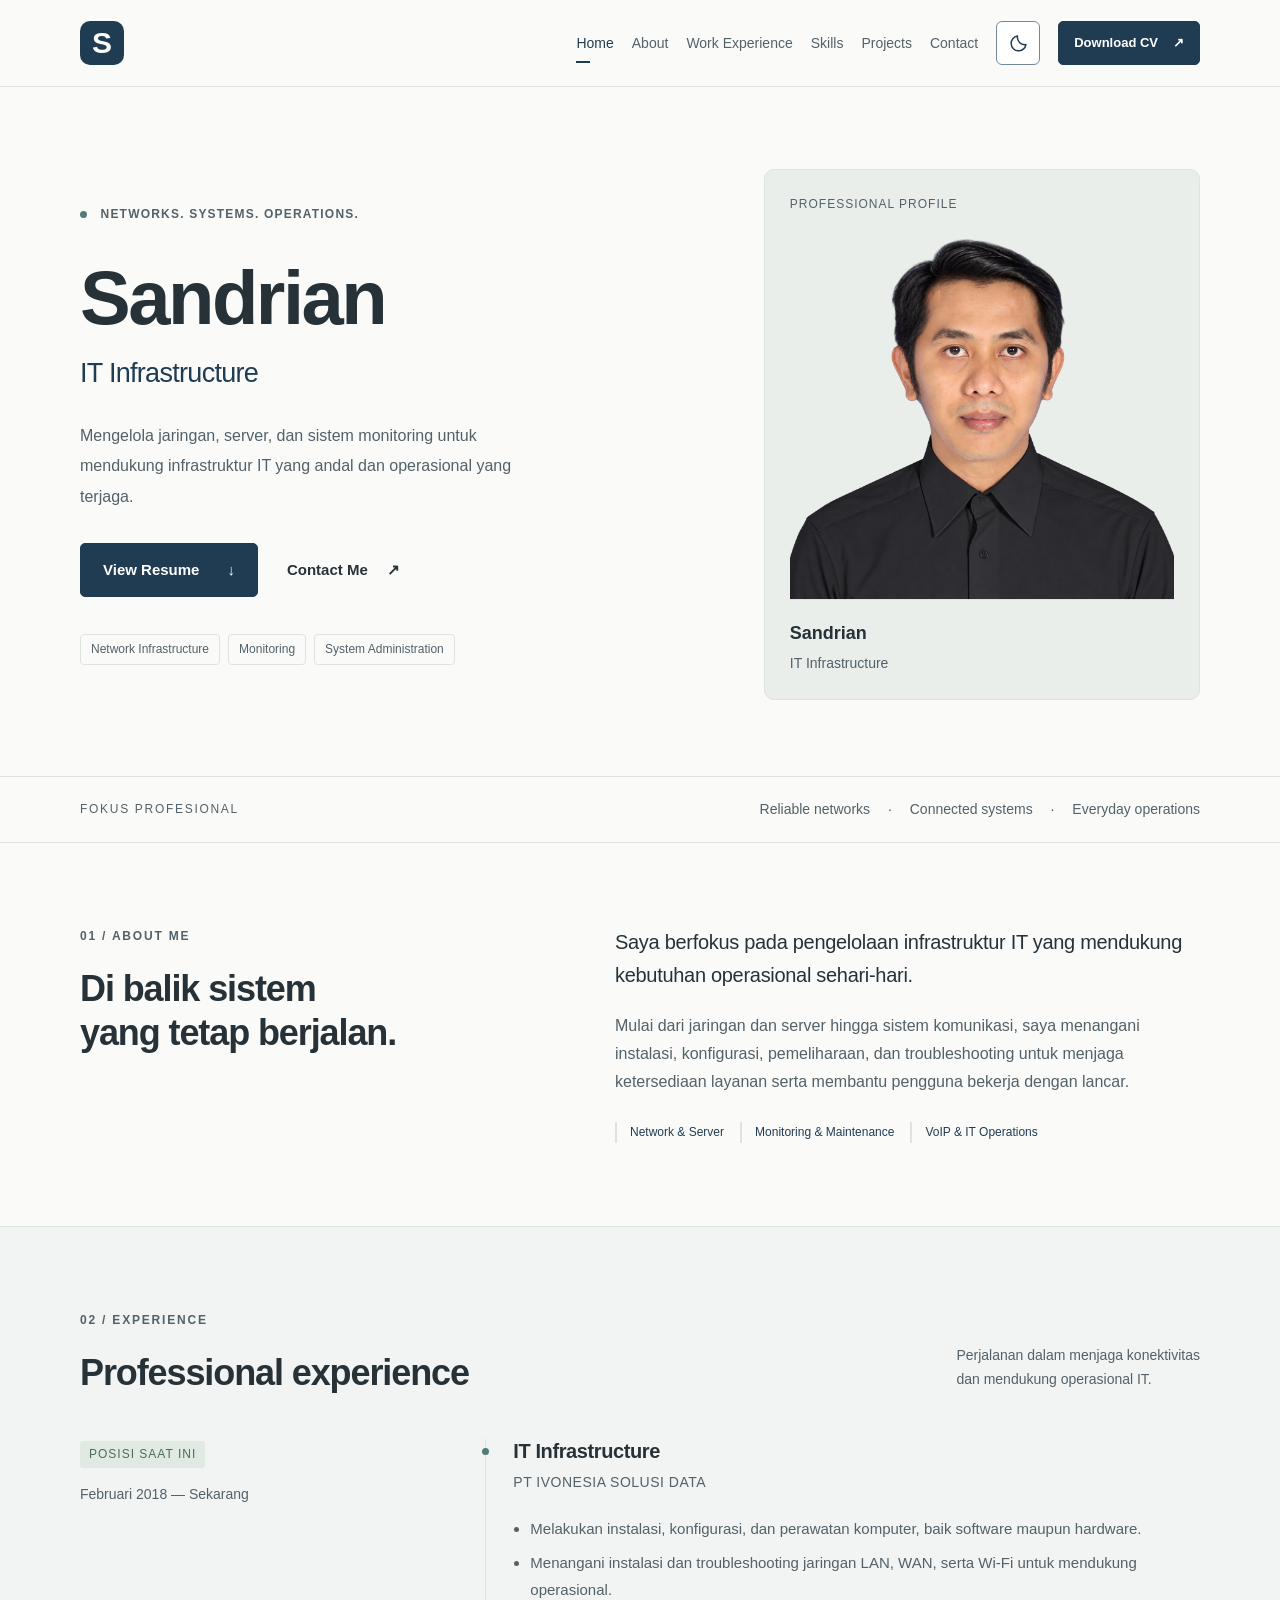
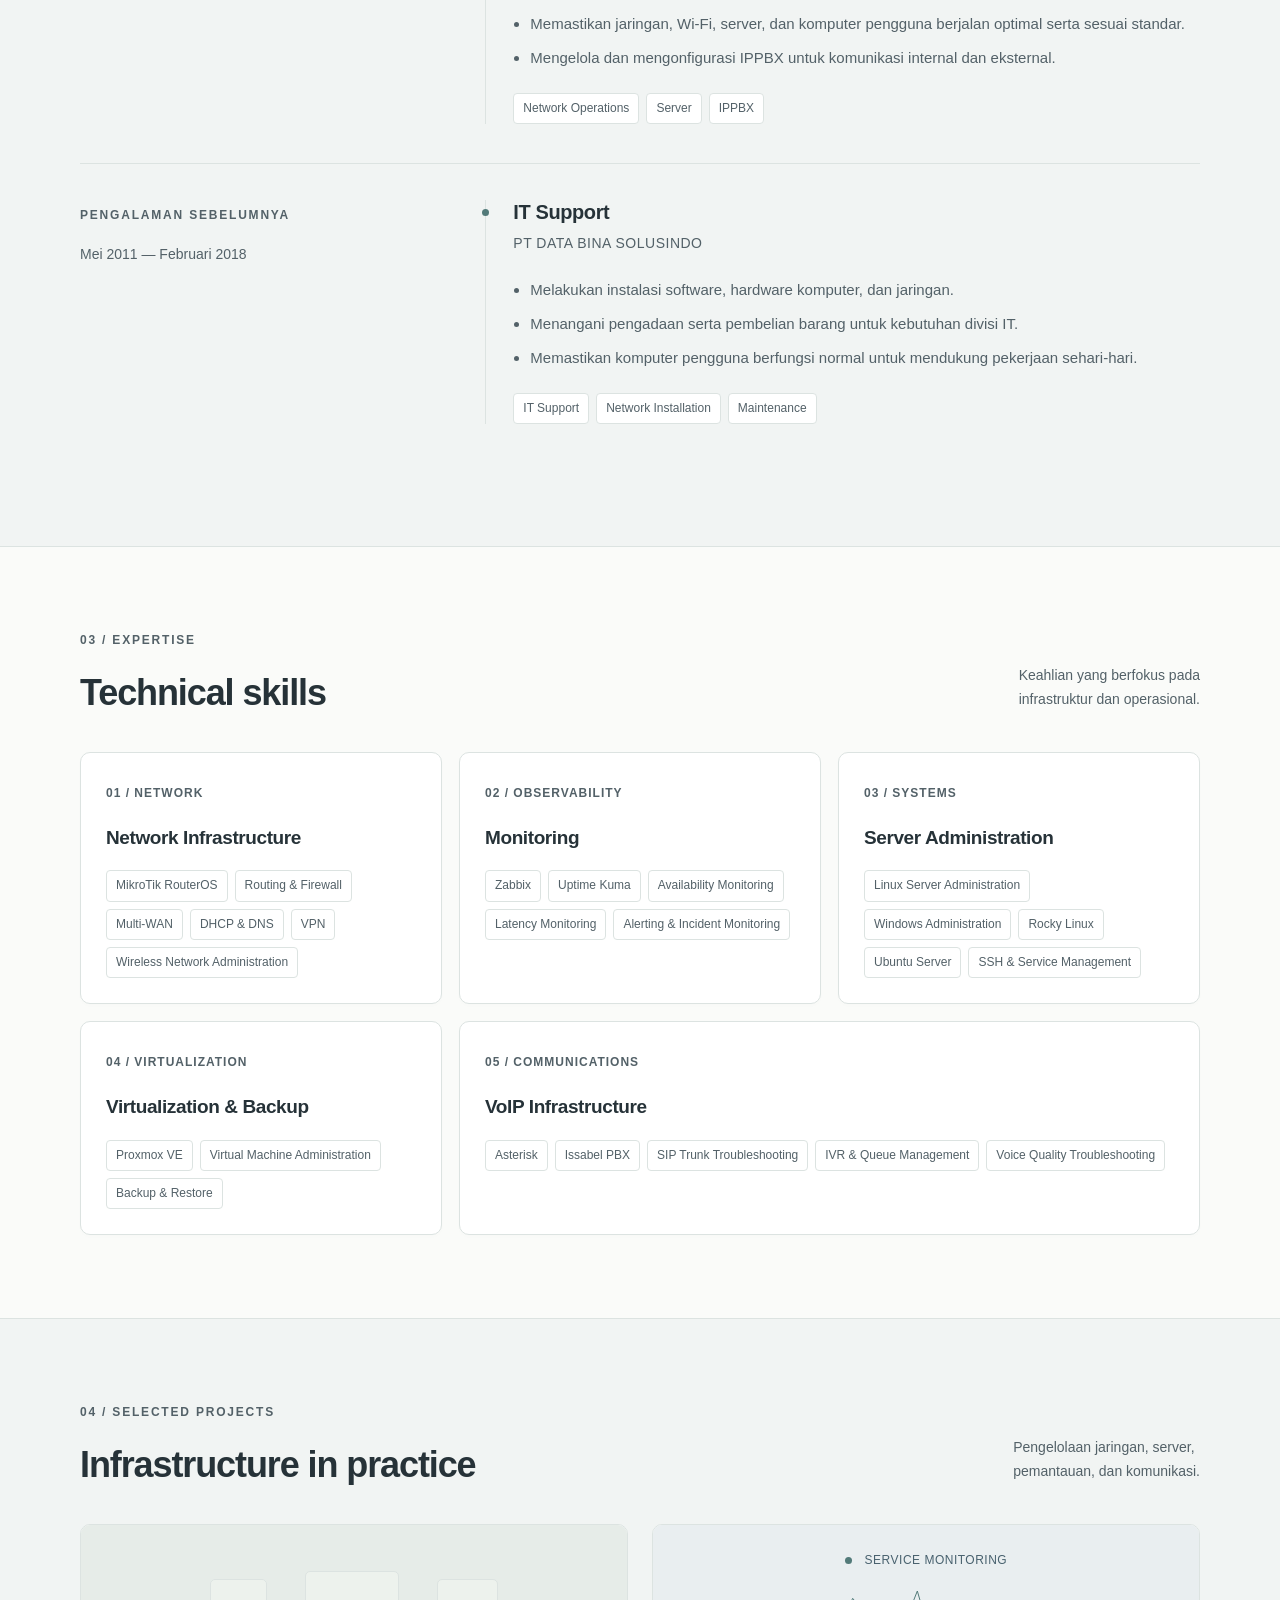
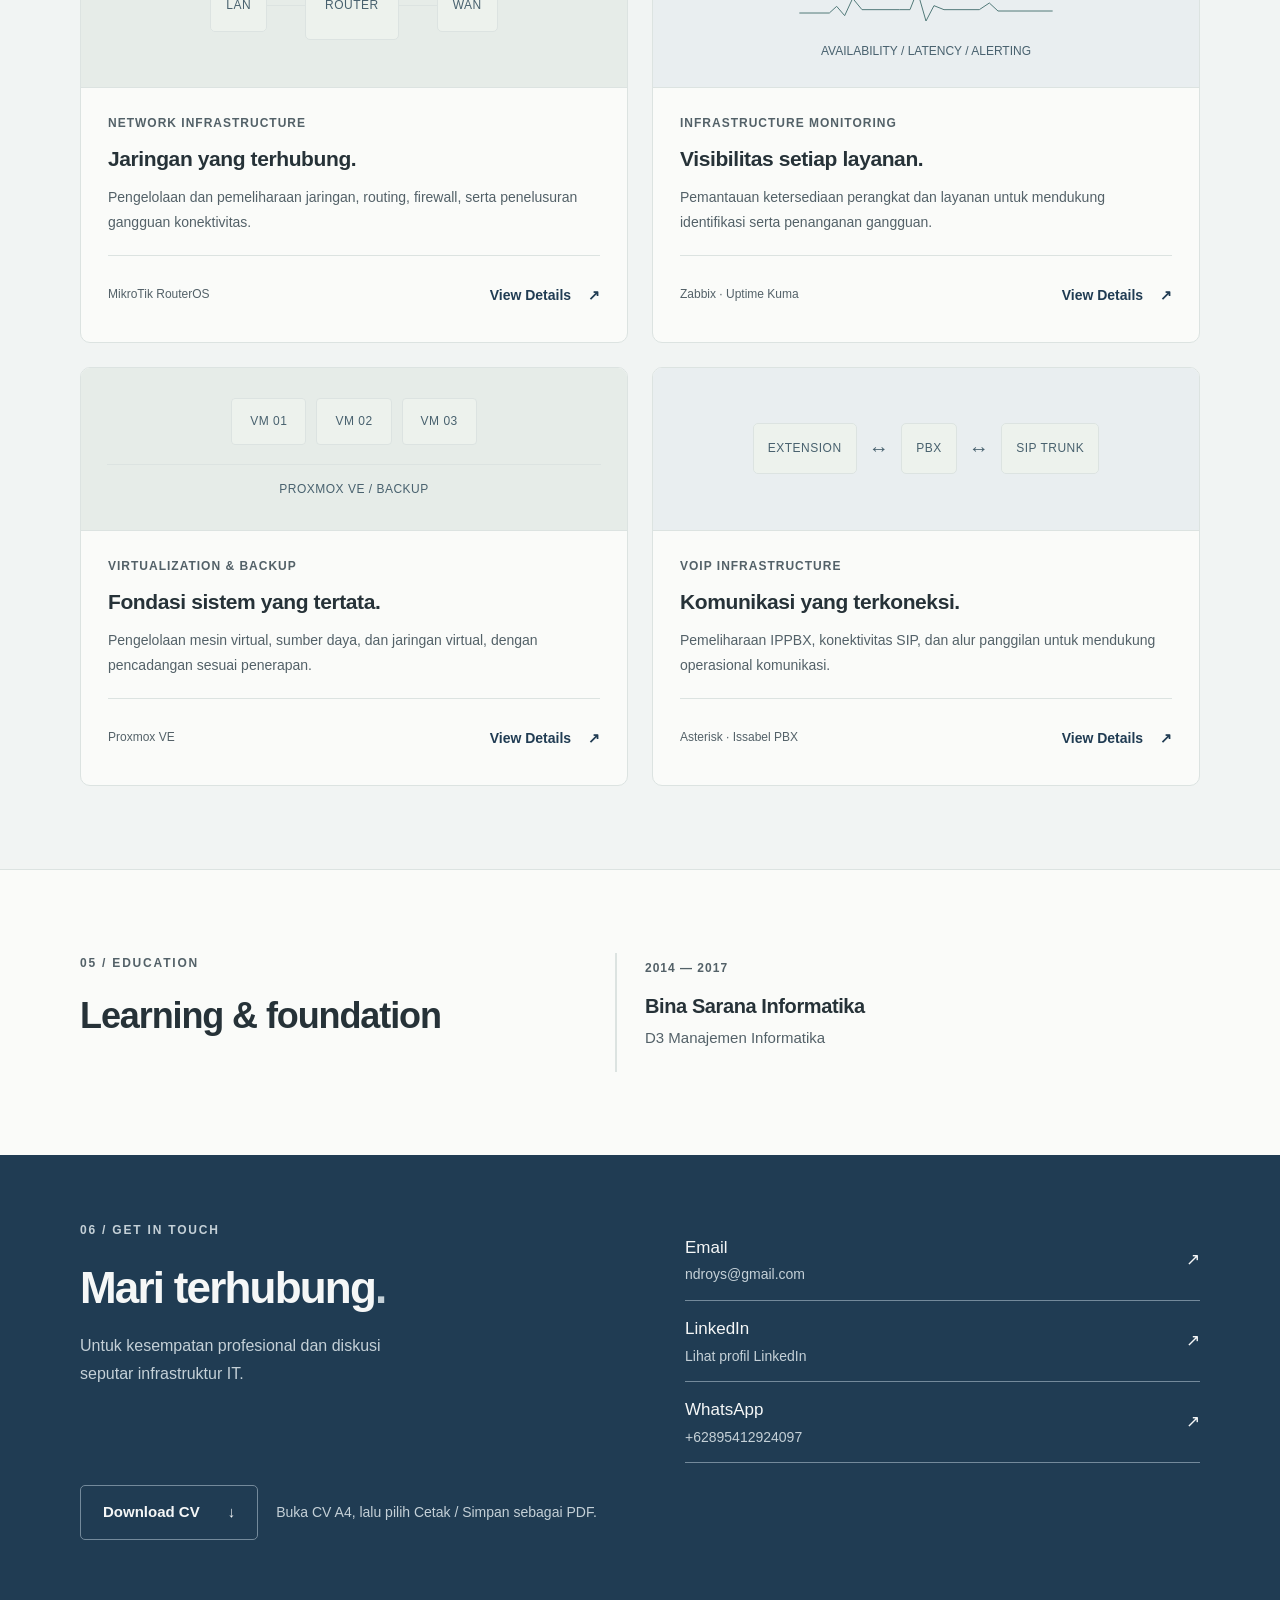
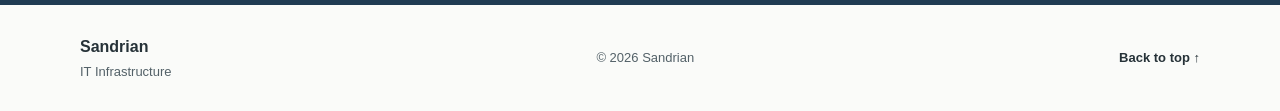
==== index.html @ 35f3ea59 "Add files via upload" ====
<!DOCTYPE html>
<html lang="id">
<head>
  <!-- Metadata utama: ubah deskripsi ini sesuai profil Anda. -->
  <meta charset="UTF-8">
  <meta name="viewport" content="width=device-width, initial-scale=1">
  <meta name="description" content="Resume Sandrian, IT Infrastructure. Jaringan, administrasi server, monitoring, virtualisasi, dan operasional VoIP.">
  <meta name="theme-color" content="#203c53">
  <meta property="og:title" content="Sandrian — IT Infrastructure">
  <meta property="og:description" content="Infrastruktur yang terkelola. Operasional yang terjaga. Kenali profil profesional Sandrian.">
  <meta property="og:type" content="website">
  <title>Sandrian — IT Infrastructure</title>
  <link rel="icon" href="assets/images/favicon.svg" type="image/svg+xml">
  <!-- Inisialisasi tema sebelum stylesheet agar warna awal sesuai preferensi. -->
  <script src="assets/js/theme.js"></script>
  <link rel="stylesheet" href="assets/css/style.css">
  <link rel="stylesheet" href="assets/css/theme.css">
  <script src="assets/js/main.js" defer></script>
</head>
<body>
  <a class="skip-link" href="#main">Lewati ke konten</a>
  <!-- NAVIGASI: tautan mengikuti ID setiap section. -->
  <header class="site-header">
    <div class="container nav-wrap">
      <a class="brand" href="#home" aria-label="Sandrian, halaman utama">S</a>
      <button class="menu-toggle" aria-controls="main-nav" aria-expanded="false" aria-label="Buka menu"><span></span><span></span></button>
      <nav id="main-nav" aria-label="Navigasi utama">
        <a class="active" href="#home" aria-current="location">Home</a><a href="#about">About</a><a href="#experience">Work Experience</a><a href="#skills">Skills</a><a href="#projects">Projects</a><a href="#contact">Contact</a>
      </nav>
      <button id="theme-toggle" class="theme-toggle" type="button" aria-label="Aktifkan mode gelap" title="Aktifkan mode gelap" aria-pressed="false" hidden>
        <svg class="theme-moon" viewBox="0 0 24 24" aria-hidden="true"><path d="M20.5 13.2A8.5 8.5 0 0 1 10.8 3.5 8.5 8.5 0 1 0 20.5 13.2Z"/></svg>
        <svg class="theme-sun" viewBox="0 0 24 24" aria-hidden="true"><circle cx="12" cy="12" r="4"/><path d="M12 2v2m0 16v2M2 12h2m16 0h2M5 5l1.5 1.5m11 11L19 19M5 19l1.5-1.5m11-11L19 5"/></svg>
      </button>
      <a class="button button-small cv-link" href="assets/cv/cv.html" aria-describedby="cv-status">Download CV <span aria-hidden="true">↗</span></a>
    </div>
  </header>
  <main id="main">
    <!-- HERO: ganti nama/deskripsi di sini. Foto di assets/images/Sandrian-transparent.png. -->
    <section id="home" class="hero container" aria-labelledby="hero-title">
      <div class="hero-copy">
        <p class="eyebrow"><span class="status-dot"></span> NETWORKS. SYSTEMS. OPERATIONS.</p>
        <h1 id="hero-title">Sandrian</h1>
        <p class="hero-role">IT Infrastructure</p>
        <p class="hero-description">Mengelola jaringan, server, dan sistem monitoring untuk mendukung infrastruktur IT yang andal dan operasional yang terjaga.</p>
        <div class="hero-actions"><a class="button" href="#experience">View Resume <span aria-hidden="true">↓</span></a><a class="text-link" href="#contact">Contact Me <span aria-hidden="true">↗</span></a></div>
        <div class="hero-tags"><span>Network Infrastructure</span><span>Monitoring</span><span>System Administration</span></div>
      </div>
      <div class="profile-panel">
        <div class="profile-topline"><span>PROFESSIONAL PROFILE</span></div>
        <img class="profile-image" src="assets/images/Sandrian-transparent.png" alt="Foto profil Sandrian" width="1261" height="1247">
        <div class="profile-caption"><div><strong>Sandrian</strong><span>IT Infrastructure</span></div></div>
      </div>
    </section>
    <div class="focus-strip"><div class="container"><span>FOKUS PROFESIONAL</span><p>Reliable networks <i>·</i> Connected systems <i>·</i> Everyday operations</p></div></div>
    <!-- ABOUT: ringkasan profesional tanpa klaim pencapaian yang belum tersedia. -->
    <section id="about" class="section container split-section" aria-labelledby="about-title">
      <div><p class="eyebrow">01 / ABOUT ME</p><h2 id="about-title">Di balik sistem<br>yang tetap berjalan.</h2></div>
      <div class="about-copy"><p class="lead">Saya berfokus pada pengelolaan infrastruktur IT yang mendukung kebutuhan operasional sehari-hari.</p><p>Mulai dari jaringan dan server hingga sistem komunikasi, saya menangani instalasi, konfigurasi, pemeliharaan, dan troubleshooting untuk menjaga ketersediaan layanan serta membantu pengguna bekerja dengan lancar.</p><div class="inline-facts"><span>Network & Server</span><span>Monitoring & Maintenance</span><span>VoIP & IT Operations</span></div></div>
    </section>
    <!-- PENGALAMAN: urutan terbaru lebih dahulu. Edit perusahaan, periode, dan tugas. -->
    <section id="experience" class="section section-tint" aria-labelledby="experience-title"><div class="container">
      <div class="section-heading"><div><p class="eyebrow">02 / EXPERIENCE</p><h2 id="experience-title">Professional experience</h2></div><p>Perjalanan dalam menjaga konektivitas<br>dan mendukung operasional IT.</p></div>
      <div class="timeline">
        <article class="experience-item"><div class="experience-date"><span class="current-label">POSISI SAAT INI</span><p>Februari 2018 — Sekarang</p></div><div class="experience-body"><h3>IT Infrastructure</h3><p class="company">PT IVONESIA SOLUSI DATA</p><ul><li>Melakukan instalasi, konfigurasi, dan perawatan komputer, baik software maupun hardware.</li><li>Menangani instalasi dan troubleshooting jaringan LAN, WAN, serta Wi-Fi untuk mendukung operasional.</li><li>Memastikan jaringan, Wi-Fi, server, dan komputer pengguna berjalan optimal serta sesuai standar.</li><li>Mengelola dan mengonfigurasi IPPBX untuk komunikasi internal dan eksternal.</li></ul><div class="tags"><span>Network Operations</span><span>Server</span><span>IPPBX</span></div></div></article>
        <article class="experience-item"><div class="experience-date"><span class="eyebrow">PENGALAMAN SEBELUMNYA</span><p>Mei 2011 — Februari 2018</p></div><div class="experience-body"><h3>IT Support</h3><p class="company">PT DATA BINA SOLUSINDO</p><ul><li>Melakukan instalasi software, hardware komputer, dan jaringan.</li><li>Menangani pengadaan serta pembelian barang untuk kebutuhan divisi IT.</li><li>Memastikan komputer pengguna berfungsi normal untuk mendukung pekerjaan sehari-hari.</li></ul><div class="tags"><span>IT Support</span><span>Network Installation</span><span>Maintenance</span></div></div></article>
      </div>
    </div></section>
    <!-- SKILLS: tambah atau hapus chip sesuai keahlian yang ingin ditampilkan. -->
    <section id="skills" class="section container" aria-labelledby="skills-title"><div class="section-heading"><div><p class="eyebrow">03 / EXPERTISE</p><h2 id="skills-title">Technical skills</h2></div><p>Keahlian yang berfokus pada<br>infrastruktur dan operasional.</p></div><div class="skills-grid">
      <article class="skill-card"><span class="card-number">01 / NETWORK</span><h3>Network Infrastructure</h3><div class="tags"><span>MikroTik RouterOS</span><span>Routing & Firewall</span><span>Multi-WAN</span><span>DHCP & DNS</span><span>VPN</span><span>Wireless Network Administration</span></div></article>
      <article class="skill-card"><span class="card-number">02 / OBSERVABILITY</span><h3>Monitoring</h3><div class="tags"><span>Zabbix</span><span>Uptime Kuma</span><span>Availability Monitoring</span><span>Latency Monitoring</span><span>Alerting & Incident Monitoring</span></div></article>
      <article class="skill-card"><span class="card-number">03 / SYSTEMS</span><h3>Server Administration</h3><div class="tags"><span>Linux Server Administration</span><span>Windows Administration</span><span>Rocky Linux</span><span>Ubuntu Server</span><span>SSH & Service Management</span></div></article>
      <article class="skill-card"><span class="card-number">04 / VIRTUALIZATION</span><h3>Virtualization & Backup</h3><div class="tags"><span>Proxmox VE</span><span>Virtual Machine Administration</span><span>Backup & Restore</span></div></article>
      <article class="skill-card skill-wide"><span class="card-number">05 / COMMUNICATIONS</span><h3>VoIP Infrastructure</h3><div class="tags"><span>Asterisk</span><span>Issabel PBX</span><span>SIP Trunk Troubleshooting</span><span>IVR & Queue Management</span><span>Voice Quality Troubleshooting</span></div></article>
    </div></section>
    <!-- PROYEK: ringkasan lingkup pekerjaan. Detail dan bagian teknis berada di main.js. -->
    <section id="projects" class="section section-tint" aria-labelledby="projects-title"><div class="container"><div class="section-heading"><div><p class="eyebrow">04 / SELECTED PROJECTS</p><h2 id="projects-title">Infrastructure in practice</h2></div><p class="project-disclaimer">Pengelolaan jaringan, server,<br>pemantauan, dan komunikasi.</p></div><div class="projects-grid">
      <article class="project-card"><div class="project-visual network-art" aria-hidden="true"><span>LAN</span><i></i><b>ROUTER</b><i></i><span>WAN</span></div><div class="project-content"><p class="eyebrow">NETWORK INFRASTRUCTURE</p><h3>Jaringan yang terhubung.</h3><p>Pengelolaan dan pemeliharaan jaringan, routing, firewall, serta penelusuran gangguan konektivitas.</p><div class="project-bottom"><span>MikroTik RouterOS</span><button class="detail-button" data-project="network">View Details <span aria-hidden="true">↗</span></button></div></div></article>
      <article class="project-card"><div class="project-visual monitoring-art" aria-hidden="true"><div><span class="status-dot"></span> SERVICE MONITORING</div><svg viewBox="0 0 380 75"><path d="M0 48 H45 L56 38 L68 52 L80 26 L94 43 H150 L166 43 L177 15 L190 60 L202 37 L217 43 H270 L285 33 L298 45 H380"/></svg><span>AVAILABILITY / LATENCY / ALERTING</span></div><div class="project-content"><p class="eyebrow">INFRASTRUCTURE MONITORING</p><h3>Visibilitas setiap layanan.</h3><p>Pemantauan ketersediaan perangkat dan layanan untuk mendukung identifikasi serta penanganan gangguan.</p><div class="project-bottom"><span>Zabbix · Uptime Kuma</span><button class="detail-button" data-project="monitoring">View Details <span aria-hidden="true">↗</span></button></div></div></article>
      <article class="project-card"><div class="project-visual virtualization-art" aria-hidden="true"><span>VM 01</span><span>VM 02</span><span>VM 03</span><b>PROXMOX VE / BACKUP</b></div><div class="project-content"><p class="eyebrow">VIRTUALIZATION & BACKUP</p><h3>Fondasi sistem yang tertata.</h3><p>Pengelolaan mesin virtual, sumber daya, dan jaringan virtual, dengan pencadangan sesuai penerapan.</p><div class="project-bottom"><span>Proxmox VE</span><button class="detail-button" data-project="virtualization">View Details <span aria-hidden="true">↗</span></button></div></div></article>
      <article class="project-card"><div class="project-visual voice-art" aria-hidden="true"><span>EXTENSION</span><i>↔</i><b>PBX</b><i>↔</i><span>SIP TRUNK</span></div><div class="project-content"><p class="eyebrow">VOIP INFRASTRUCTURE</p><h3>Komunikasi yang terkoneksi.</h3><p>Pemeliharaan IPPBX, konektivitas SIP, dan alur panggilan untuk mendukung operasional komunikasi.</p><div class="project-bottom"><span>Asterisk · Issabel PBX</span><button class="detail-button" data-project="voip">View Details <span aria-hidden="true">↗</span></button></div></div></article>
    </div></div></section>
    <!-- PENDIDIKAN: sertifikasi belum dicantumkan karena belum ada data. -->
    <section id="education" class="section container split-section" aria-labelledby="education-title"><div><p class="eyebrow">05 / EDUCATION</p><h2 id="education-title">Learning & foundation</h2></div><div class="education-card"><span class="card-number">2014 — 2017</span><h3>Bina Sarana Informatika</h3><p>D3 Manajemen Informatika</p><!-- <div class="education-note">Pelatihan & sertifikasi <span>Belum ditambahkan</span></div> -->
</div>
</section>
    <!-- KONTAK: isi URL melalui CONFIG di main.js. Tidak ada formulir palsu. -->
    <section id="contact" class="contact-section" aria-labelledby="contact-title"><div class="container"><div class="contact-intro"><p class="eyebrow">06 / GET IN TOUCH</p><h2 id="contact-title">Mari terhubung<span>.</span></h2><p>Untuk kesempatan profesional dan diskusi<br>seputar infrastruktur IT.</p></div><div class="contact-links"><a data-contact="email" href="mailto:ndroys@gmail.com"><span>Email<small>ndroys@gmail.com</small></span><span aria-hidden="true">↗</span></a><a data-contact="linkedin" href="https://www.linkedin.com/in/sandrian/" target="_blank" rel="noopener noreferrer"><span>LinkedIn<small>Lihat profil LinkedIn</small></span><span aria-hidden="true">↗</span></a><a data-contact="whatsapp" href="https://wa.me/62895412924097" target="_blank" rel="noopener noreferrer"><span>WhatsApp<small>+62895412924097</small></span><span aria-hidden="true">↗</span></a></div><div class="cv-row"><a class="button button-light cv-link" href="assets/cv/cv.html" aria-describedby="cv-status">Download CV <span aria-hidden="true">↓</span></a><p id="cv-status" role="status">Buka CV A4, lalu pilih Cetak / Simpan sebagai PDF.</p></div></div></section>
  </main>
  <footer class="container"><a class="footer-name" href="#home">Sandrian<span>IT Infrastructure</span></a><p>© <span id="year">2026</span> Sandrian</p><a class="text-link" href="#home">Back to top ↑</a></footer>
  <!-- Dialog detail dapat ditutup melalui tombol, Escape, atau area luar. -->
  <dialog id="project-dialog" aria-labelledby="dialog-title"><button class="dialog-close" aria-label="Tutup detail proyek">×</button><p class="eyebrow">DETAIL PROYEK</p><h2 id="dialog-title"></h2><h3>Gambaran Proyek</h3><p id="dialog-description"></p><div id="dialog-sections"></div><h3>Teknologi yang Digunakan</h3><p id="dialog-technology" class="company"></p></dialog>
</body>
</html>
---- assets/css/style.css ----
/* 01. TOKENS — ubah warna, font, dan lebar global di sini. */
:root{--paper:#fafbf9;--tint:#f1f4f3;--ink:#263238;--muted:#536168;--navy:#203c53;--line:#dce3e1;--accent:#527a79;--radius:10px;--width:1120px}
/* 02. RESET & AKSESIBILITAS */
*{box-sizing:border-box}html{scroll-behavior:smooth;scroll-padding-top:100px}body{margin:0;background:var(--paper);color:var(--ink);font-family:Inter,"Segoe UI",Arial,sans-serif;font-size:16px;line-height:1.75}button,a{-webkit-tap-highlight-color:transparent}a{color:inherit;text-decoration:none}button{font:inherit;cursor:pointer}button:disabled{cursor:default}img{max-width:100%;display:block}h1,h2,h3,p{margin-top:0}h1,h2,h3{line-height:1.22}h2{font-size:clamp(27px,3vw,36px);font-weight:600;letter-spacing:-1.1px;margin-bottom:20px}h3{font-size:20px;font-weight:600;letter-spacing:-.4px}p{margin-bottom:20px}a:focus-visible,button:focus-visible{outline:3px solid #81a9bd;outline-offset:5px}.container{width:min(var(--width),calc(100% - 80px));margin-inline:auto}.skip-link{position:fixed;top:-100px;left:16px;background:var(--navy);color:white;padding:12px;z-index:100}.skip-link:focus{top:10px}.eyebrow,.card-number{font-size:12px;font-weight:600;letter-spacing:1.8px;color:var(--muted)}.eyebrow{margin-bottom:20px}.button{display:inline-flex;align-items:center;justify-content:center;gap:28px;background:var(--navy);color:#fff;padding:13px 22px;border:1px solid var(--navy);border-radius:5px;font-size:15px;font-weight:600;transition:background .2s,transform .2s}.button:hover{background:#34566d;transform:translateY(-2px)}.button-small{font-size:13px;padding:9px 15px;gap:15px}.text-link{font-size:15px;font-weight:600}.text-link span{margin-left:15px}.status-dot{display:inline-block;width:7px;height:7px;background:#638c7e;border-radius:50%;margin-right:9px}
/* 03. HEADER & NAVIGASI */
.site-header{position:sticky;top:0;z-index:20;background:rgba(250,251,249,.97);border-bottom:1px solid var(--line)}.nav-wrap{height:86px;display:flex;align-items:center;gap:34px}/* Logo navbar mengikuti warna dan sudut membulat favicon. */
.brand{display:inline-flex;align-items:center;justify-content:center;width:44px;height:44px;flex-shrink:0;background:var(--navy);color:var(--paper);border-radius:10px;font-family:Arial,sans-serif;font-size:30px;font-weight:700;letter-spacing:0;line-height:1}nav{margin-left:auto;display:flex;gap:25px;align-items:center}nav a{font-size:14px;color:var(--muted);position:relative;padding:12px 0}nav a:hover,nav a.active{color:var(--navy)}nav a.active:after{content:"";position:absolute;bottom:4px;left:0;width:14px;height:2px;background:var(--navy)}.menu-toggle{display:none}
/* 04. HERO & PLACEHOLDER FOTO */
.hero{display:grid;grid-template-columns:1.35fr 1fr;gap:95px;align-items:center;padding-block:82px 76px}.hero-copy .eyebrow{font-size:12px;letter-spacing:1.8px;margin-bottom:27px}h1{font-size:clamp(52px,6.5vw,76px);font-weight:600;letter-spacing:-2.5px;margin-bottom:5px}.name-dot{color:var(--accent)}.hero-role{font-size:27px;letter-spacing:-.7px;color:var(--navy);margin-bottom:24px}.hero-description{max-width:460px;color:var(--muted);font-size:16px;line-height:1.9}.hero-actions{display:flex;align-items:center;gap:29px;margin-top:31px}.hero-tags{display:flex;gap:8px;flex-wrap:wrap;margin-top:37px}.hero-tags span{font-size:12px;border:1px solid var(--line);padding:4px 10px;border-radius:4px;color:var(--muted)}.profile-panel{background:#e9eeeb;border:1px solid #dde4df;padding:24px 25px 14px;border-radius:var(--radius);position:relative}.profile-topline{display:flex;justify-content:space-between;gap:12px;font-size:12px;letter-spacing:1px;color:#4e6258}.profile-image{width:100%;height:auto;margin-top:4px}.profile-caption{display:flex;align-items:center;justify-content:space-between;border-top:1px solid #cdd8d1;padding-top:18px}.profile-caption strong{display:block;font-size:16px;font-weight:600}.profile-caption span:not(.profile-symbol){font-size:12px;color:var(--muted)}.profile-symbol{font-size:24px;color:var(--accent)}.photo-note{font-size:12px;letter-spacing:1.5px;color:#6d7d74;margin:13px 0 0}.focus-strip{border-block:1px solid var(--line)}.focus-strip .container{display:flex;align-items:center;justify-content:space-between;padding-block:20px}.focus-strip span{font-size:12px;letter-spacing:1.7px;color:var(--muted)}.focus-strip p{margin:0;font-size:14px;color:#50615f}.focus-strip i{font-style:normal;margin:0 23px;color:#9ba9a4}
/* 05. SECTIONS & TIMELINE */
.section{padding-block:83px}.section-tint{background:var(--tint);border-block:1px solid var(--line)}.split-section{display:grid;grid-template-columns:1fr 1.3fr;gap:85px}.about-copy p{color:var(--muted)}.about-copy .lead{font-size:20px;line-height:1.65;color:var(--ink);letter-spacing:-.3px}.inline-facts{display:flex;gap:16px;flex-wrap:wrap;margin-top:26px;font-size:12px;color:var(--navy)}.inline-facts span{padding-left:13px;border-left:2px solid #91a8a0}.section-heading{display:flex;justify-content:space-between;align-items:flex-end;margin-bottom:37px;gap:30px}.section-heading h2{margin-bottom:0}.section-heading>p{font-size:14px;color:var(--muted);margin-bottom:3px}.timeline{margin-top:44px}.experience-item{display:grid;grid-template-columns:1fr 2fr;gap:48px;padding:0 0 39px}.experience-item+.experience-item{padding-top:36px;border-top:1px solid var(--line)}.experience-date p{font-size:14px;margin:14px 0;color:var(--muted)}.current-label{display:inline-block;font-size:12px;letter-spacing:1px;background:#e1e9e3;color:#4b6b5b;padding:3px 9px;border-radius:3px}.experience-body{position:relative;padding-left:27px;border-left:1px solid #cbd7d1}.experience-body:before{position:absolute;content:"";width:7px;height:7px;border-radius:50%;background:var(--accent);left:-4px;top:9px}.experience-body h3{margin-bottom:7px}.company{font-size:12px;letter-spacing:1px;color:var(--muted)}.experience-body ul{padding-left:17px;color:var(--muted);font-size:15px;margin:18px 0 22px}.experience-body li{margin-bottom:7px}.tags{display:flex;gap:7px;flex-wrap:wrap}.tags span{font-size:12px;line-height:1.6;padding:5px 9px;border:1px solid var(--line);border-radius:4px;color:#455c60;background:rgba(255,255,255,.4)}
/* 06. KARTU SKILL & PROYEK */
.skills-grid{display:grid;grid-template-columns:repeat(3,1fr);gap:17px}.skill-card{border:1px solid var(--line);border-radius:var(--radius);padding:25px;background:#fff;box-shadow:0 2px 5px #203c5303}.card-number{font-size:12px;letter-spacing:1.2px}.skill-card h3{font-size:17px;margin:19px 0}.skill-wide{grid-column:span 2}.projects-grid{display:grid;grid-template-columns:repeat(2,1fr);gap:24px}.project-card{border:1px solid var(--line);border-radius:var(--radius);overflow:hidden;background:var(--paper)}.project-visual{height:163px;display:flex;align-items:center;justify-content:center;background:#e6ece8;color:#486354;font-size:12px;letter-spacing:1px;padding:26px;border-bottom:1px solid var(--line)}.network-art span,.network-art b,.voice-art span,.voice-art b{border:1px solid #aebfb3;padding:15px;font-weight:500;border-radius:5px;background:#edf2ed}.network-art i{height:1px;width:38px;background:#aebfb3}.network-art b{padding:23px 19px}.monitoring-art{flex-direction:column;gap:10px;background:#e9eef0;color:#48616e}.monitoring-art svg{width:100%;max-width:340px;height:50px;overflow:visible}.monitoring-art path{fill:none;stroke:#789b9b;stroke-width:1.5}.monitoring-art>span{font-size:12px}.virtualization-art{flex-wrap:wrap;gap:10px;background:#eaecea}.virtualization-art span{padding:16px 23px;border:1px solid #b7c3b9;border-radius:4px;background:#f2f4ef}.virtualization-art b{width:100%;text-align:center;border-top:1px solid #bac7be;padding-top:14px;font-size:12px;font-weight:500}.voice-art{background:#e9edf0;color:#4b6072}.voice-art span,.voice-art b{border-color:#b3c0c8;background:#f0f3f4;padding:14px}.voice-art i{font-size:20px;margin:0 12px;font-style:normal}.project-content{padding:25px 27px}.project-content .eyebrow{font-size:12px;margin-bottom:12px}.project-content h3{font-size:21px;margin-bottom:13px}.project-content>p:not(.eyebrow){font-size:14px;color:var(--muted)}.project-bottom{display:flex;justify-content:space-between;align-items:center;gap:12px;padding-top:17px;border-top:1px solid var(--line)}.project-bottom>span{font-size:12px;color:var(--muted)}.detail-button{border:0;background:none;padding:5px 0;font-size:12px;color:var(--navy);font-weight:600}.detail-button span{margin-left:13px}.detail-button:hover{text-decoration:underline}.education-card{border-left:2px solid #90a69c;padding-left:28px}.education-card h3{margin:13px 0 7px}.education-card>p{color:var(--muted);font-size:15px}.education-note{border-top:1px solid var(--line);padding-top:17px;margin-top:24px;font-size:12px;display:flex;justify-content:space-between;gap:15px}.education-note span{color:var(--muted)}
/* 07. KONTAK, FOOTER, DAN DIALOG */
.contact-section{background:var(--navy);color:#f5f7f7;padding:65px 0}.contact-section>.container{display:grid;grid-template-columns:1fr 1fr;column-gap:90px}.contact-intro .eyebrow{color:#adc0c8}.contact-intro h2{font-size:44px;letter-spacing:-1.8px;margin-bottom:18px}.contact-intro h2 span{color:#a4bdae}.contact-intro>p:last-child{font-size:15px;color:#c4d0d7}.contact-links a{display:flex;justify-content:space-between;align-items:center;padding:13px 0;border-bottom:1px solid #496072;font-size:15px}.contact-links small{display:block;color:#b1c3ce;font-size:12px}.contact-links a[aria-disabled="true"]{cursor:default}.cv-row{grid-column:1/-1;display:flex;align-items:center;gap:18px;margin-top:22px}.button-light{border-color:#748a9b;background:transparent}.cv-row p{font-size:12px;color:#c0d0db;margin:0}.cv-link[aria-disabled="true"]{opacity:1;cursor:default;border-style:dashed}.cv-link[aria-disabled="true"]:hover{transform:none}footer{padding-block:28px;display:flex;justify-content:space-between;align-items:center;gap:20px}footer p{margin:0;color:var(--muted);font-size:12px}.footer-name{font-size:15px;font-weight:600}.footer-name span{display:block;font-size:12px;color:var(--muted);font-weight:400}footer .text-link{font-size:12px}dialog{max-width:560px;width:calc(100% - 36px);border:1px solid var(--line);border-radius:12px;padding:40px;background:var(--paper);color:var(--ink);box-shadow:0 24px 100px #10233233}dialog::backdrop{background:#152d40aa}dialog h2{font-size:28px}dialog p{font-size:15px;color:var(--muted)}.dialog-close{position:absolute;top:10px;right:15px;background:none;border:0;font-size:27px;color:var(--muted)}.dialog-placeholder{padding:18px;background:var(--tint);border:1px solid var(--line);border-radius:6px;margin-block:24px}.dialog-placeholder strong{font-size:15px}.dialog-placeholder p{margin:8px 0 0}
/* 08. RESPONSIVE — tablet dan smartphone. */
@media(min-width:1600px){.hero{padding-block:105px}}
@media(max-width:1050px){.container{width:calc(100% - 48px)}.nav-wrap{gap:22px}nav{gap:16px}nav a{font-size:14px}.hero{gap:45px}.hero-tags span{font-size:12px}.split-section{gap:45px}.skills-grid{grid-template-columns:repeat(2,1fr)}.skill-wide{grid-column:span 2}}
@media(max-width:960px){html{scroll-padding-top:88px}.nav-wrap{height:73px;gap:17px}.brand{margin-right:auto}.menu-toggle{display:flex;flex-direction:column;justify-content:center;gap:6px;width:35px;height:36px;border:0;background:none;order:3}.menu-toggle span{display:block;width:23px;height:1.5px;background:var(--navy);transition:transform .2s}.menu-toggle[aria-expanded="true"] span:first-child{transform:translateY(3.75px) rotate(45deg)}.menu-toggle[aria-expanded="true"] span:last-child{transform:translateY(-3.75px) rotate(-45deg)}nav{display:none;position:absolute;top:73px;left:0;right:0;padding:20px 24px;background:var(--paper);border-bottom:1px solid var(--line);box-shadow:0 10px 20px #203c5308}nav.is-open{display:flex;align-items:stretch;flex-direction:column;gap:2px}nav a{font-size:16px;padding:10px 0}nav a.active:after{bottom:5px}.button-small{font-size:13px;padding:8px 10px}.hero{grid-template-columns:1fr;gap:40px;padding-block:53px 45px}h1{font-size:clamp(52px,10vw,64px)}.hero-role{font-size:25px}.hero-description{max-width:100%}.hero-tags{margin-top:28px}.hero-tags span{font-size:12px}.profile-panel{width:min(100%,390px);justify-self:center}.profile-image{max-height:280px;object-fit:contain}.focus-strip .container{align-items:flex-start;gap:12px;flex-direction:column}.focus-strip p{font-size:12px}.focus-strip i{margin:0 9px}.section{padding-block:55px}.split-section{grid-template-columns:1fr;gap:20px}.section-heading{align-items:flex-start;flex-direction:column;gap:15px}.section-heading>p br{display:none}.experience-item{grid-template-columns:1fr;gap:14px}.experience-item+.experience-item{padding-top:27px}.experience-date p{margin:7px 0}.experience-body{margin-left:4px;padding-left:22px}.skills-grid{gap:12px}.skill-card{padding:20px}.skill-card h3{font-size:16px}.tags span{font-size:12px}.projects-grid{grid-template-columns:1fr;gap:20px}.project-visual{height:155px}.education-note{font-size:12px}.contact-section{padding:48px 0}.contact-section>.container{grid-template-columns:1fr;gap:22px}.contact-intro h2{font-size:38px}.cv-row{margin-top:10px;flex-wrap:wrap}footer{flex-wrap:wrap}footer .text-link{margin-left:auto}}
@media(max-width:400px){.container{width:calc(100% - 36px)}h1{font-size:52px}.hero-copy .eyebrow{font-size:12px;letter-spacing:1.2px}.skills-grid{grid-template-columns:1fr}.skill-wide{grid-column:auto}.hero-actions{gap:22px}.project-content{padding:22px}.project-bottom{align-items:flex-start}.voice-art{padding:16px}.voice-art span{font-size:12px;padding:11px}.voice-art i{margin:0 8px}.contact-intro h2{font-size:34px}}
/* Hormati pengaturan perangkat untuk mengurangi gerakan. */
@media(prefers-reduced-motion:reduce){html{scroll-behavior:auto}*,*::before,*::after{transition:none!important;animation:none!important}}

/* 09. KETERBACAAN — ukuran konsisten dan ruang untuk teks yang lebih besar. */
.hero-copy .eyebrow{letter-spacing:1.2px}
.hero-tags span,.tags span{overflow-wrap:anywhere}
.profile-caption{padding-bottom:8px}
.profile-caption strong{font-size:18px}
.profile-caption span:not(.profile-symbol){font-size:14px}
.focus-strip .container{gap:18px;flex-wrap:wrap}
.focus-strip i{margin-inline:14px}
.experience-body ul{line-height:1.8}
.company{font-size:14px;letter-spacing:.5px}
.skill-card h3{font-size:19px;line-height:1.4}
.card-number,.project-content .eyebrow{letter-spacing:1px}
.project-content>p:not(.eyebrow){line-height:1.8}
.project-bottom{flex-wrap:wrap;row-gap:8px}
.detail-button{font-size:14px;min-height:44px}
.project-visual{letter-spacing:.5px}
.monitoring-art>span{font-size:12px;letter-spacing:0}
.virtualization-art span{padding:12px 18px}
.virtualization-art b{font-size:12px}
.education-note{flex-wrap:wrap}
.contact-links a{font-size:17px;min-height:72px}
.contact-links small{font-size:14px}
.contact-intro>p:last-child{font-size:16px}
.cv-row p{font-size:14px}
.button{min-height:44px}
.menu-toggle{min-width:44px;min-height:44px}
.dialog-close{min-width:44px;min-height:44px;top:6px;right:6px}
.dialog-placeholder strong{font-size:15px}
footer{flex-wrap:wrap}
.footer-name{font-size:16px}
.footer-name span,footer p,footer .text-link{font-size:13px}
@media(max-width:1050px){.nav-wrap{gap:18px}nav{gap:14px}}
@media(max-width:960px){
  .hero{grid-template-columns:1fr 1fr;gap:32px}
  .profile-panel{padding:20px}
  .hero-tags{gap:8px}
  .focus-strip p{font-size:14px}
  .skill-card h3{font-size:18px}
  .education-note{font-size:14px}
}
@media(max-width:760px){.hero{grid-template-columns:1fr;gap:40px}}
@media(max-width:560px){
  .skills-grid{grid-template-columns:1fr}
  .skill-wide{grid-column:auto}
  .section-heading h2{overflow-wrap:anywhere}
  .hero-actions{flex-wrap:wrap}
  .hero-copy .eyebrow{font-size:12px;letter-spacing:.5px}
  .profile-topline{letter-spacing:.5px}
  .voice-art{padding:14px;gap:6px}
  .voice-art span,.voice-art b{padding:10px 7px;font-size:12px}
  .voice-art i{margin:0 2px}
  .project-content{padding:22px}
  .education-card{padding-left:20px}
  .contact-intro>p:last-child br{display:none}
  dialog{padding:34px 24px 24px}
}
---- assets/css/theme.css ----
/* Warna komponen memakai peran yang sama pada kedua tema. */
:root {
  color-scheme: light;
  --surface: #ffffff;
  --header: #fafbf9;
  --profile: #e9eeeb;
  --subtle: #edf2ed;
  --visual: #e6ece8;
  --visual-blue: #e9eef0;
  --visual-ink: #48616e;
  --button-ink: #ffffff;
  --button-hover: #34566d;
  --contact: #203c53;
  --contact-ink: #f5f7f7;
  --contact-muted: #c4d0d7;
  --control-border: #748a9b;
  --focus: #527b96;
  --badge: #e1e9e3;
  --badge-ink: #4b6b5b;
  --overlay: #152d40aa;
}
/* DARK_PALETTE */
:root[data-theme="dark"] {
  color-scheme: dark;
  --paper: #222930;
  --tint: #272f38;
  --surface: #2d3742;
  --header: #222930;
  --ink: #edf1f5;
  --muted: #becad5;
  --navy: #a5c8ec;
  --accent: #a5c8ec;
  --line: #526171;
  --profile: #303c46;
  --subtle: #344250;
  --visual: #303c46;
  --visual-blue: #303b49;
  --visual-ink: #c0d5e8;
  --button-ink: #22313f;
  --button-hover: #bdd8f2;
  --contact: #293747;
  --contact-ink: #edf1f5;
  --contact-muted: #c4d0dc;
  --control-border: #8babc9;
  --focus: #b2d5f5;
  --badge: #354b4d;
  --badge-ink: #d5e9e2;
  --overlay: #16202bcc;
}
/* Preferensi sistem tetap dihormati jika JavaScript tidak berjalan. */
@media (prefers-color-scheme: dark) {
  :root:not([data-theme="light"]):not([data-theme="dark"]) {
  color-scheme: dark;
  --paper: #222930;
  --tint: #272f38;
  --surface: #2d3742;
  --header: #222930;
  --ink: #edf1f5;
  --muted: #becad5;
  --navy: #a5c8ec;
  --accent: #a5c8ec;
  --line: #526171;
  --profile: #303c46;
  --subtle: #344250;
  --visual: #303c46;
  --visual-blue: #303b49;
  --visual-ink: #c0d5e8;
  --button-ink: #22313f;
  --button-hover: #bdd8f2;
  --contact: #293747;
  --contact-ink: #edf1f5;
  --contact-muted: #c4d0dc;
  --control-border: #8babc9;
  --focus: #b2d5f5;
  --badge: #354b4d;
  --badge-ink: #d5e9e2;
  --overlay: #16202bcc;

  }
}

/* Komponen: gunakan token, bukan filter/inversi pada halaman atau foto. */
.site-header { background: var(--header); }
.skill-card { background: var(--surface); }
.button,.skip-link { color: var(--button-ink); }
.button:hover { background: var(--button-hover); }
.brand { background: #203c53; color: #fafbf9; }
.profile-panel { background: var(--profile); border-color: var(--line); }
.profile-topline,.photo-note,.focus-strip p,.focus-strip i { color: var(--muted); }
.profile-caption,.experience-body,.education-card,.inline-facts span { border-color: var(--line); }
.tags span { background: var(--surface); color: var(--muted); }
.current-label { background: var(--badge); color: var(--badge-ink); }
.project-visual { background: var(--visual); color: var(--visual-ink); }
.monitoring-art,.voice-art { background: var(--visual-blue); }
.network-art span,.network-art b,.voice-art span,.voice-art b,.virtualization-art span {
  color: var(--visual-ink); background: var(--subtle); border-color: var(--line);
}
.network-art i { background: var(--line); }
.virtualization-art b { border-color: var(--line); }
.monitoring-art path { stroke: var(--accent); }
.status-dot { background: var(--accent); }
.contact-section { background: var(--contact); color: var(--contact-ink); }
.contact-intro .eyebrow,.contact-intro>p:last-child,.contact-links small,.cv-row p { color: var(--contact-muted); }
.contact-intro h2 span { color: var(--contact-muted); }
.contact-links a { border-color: var(--control-border); }
.button-light { background: transparent; color: var(--contact-ink); border-color: var(--control-border); }
.button-light:hover { background: var(--contact-ink); color: var(--contact); }
dialog { background: var(--paper); color: var(--ink); }
dialog::backdrop { background: var(--overlay); }
a:focus-visible,button:focus-visible { outline-color: var(--focus); }
.contact-section a:focus-visible { outline-color: #b2d5f5; }
.theme-toggle {
  display: inline-flex; align-items: center; justify-content: center;
  width: 44px; height: 44px; flex-shrink: 0; padding: 10px;
  border: 1px solid var(--control-border); border-radius: 6px;
  background: var(--surface); color: var(--navy);
}
.theme-toggle[hidden] { display: none; }
.theme-toggle:hover { background: var(--tint); }
.theme-toggle svg { width: 21px; height: 21px; fill: none; stroke: currentColor; stroke-width: 1.7; stroke-linecap: round; stroke-linejoin: round; }
.theme-sun { display: none; }
:root[data-theme="dark"] .theme-sun { display: block; }
:root[data-theme="dark"] .theme-moon { display: none; }
/* Jarak navigasi disesuaikan agar kontrol tema tetap muat. */
@media (min-width: 961px) { .nav-wrap { gap: 18px; } nav { gap: 18px; } }
@media (max-width: 960px) { .nav-wrap { gap: 12px; } }
@media (max-width: 400px) {
  .nav-wrap { gap: 8px; }
  .button-small { gap: 8px; padding-inline: 9px; font-size: 12px; }
}
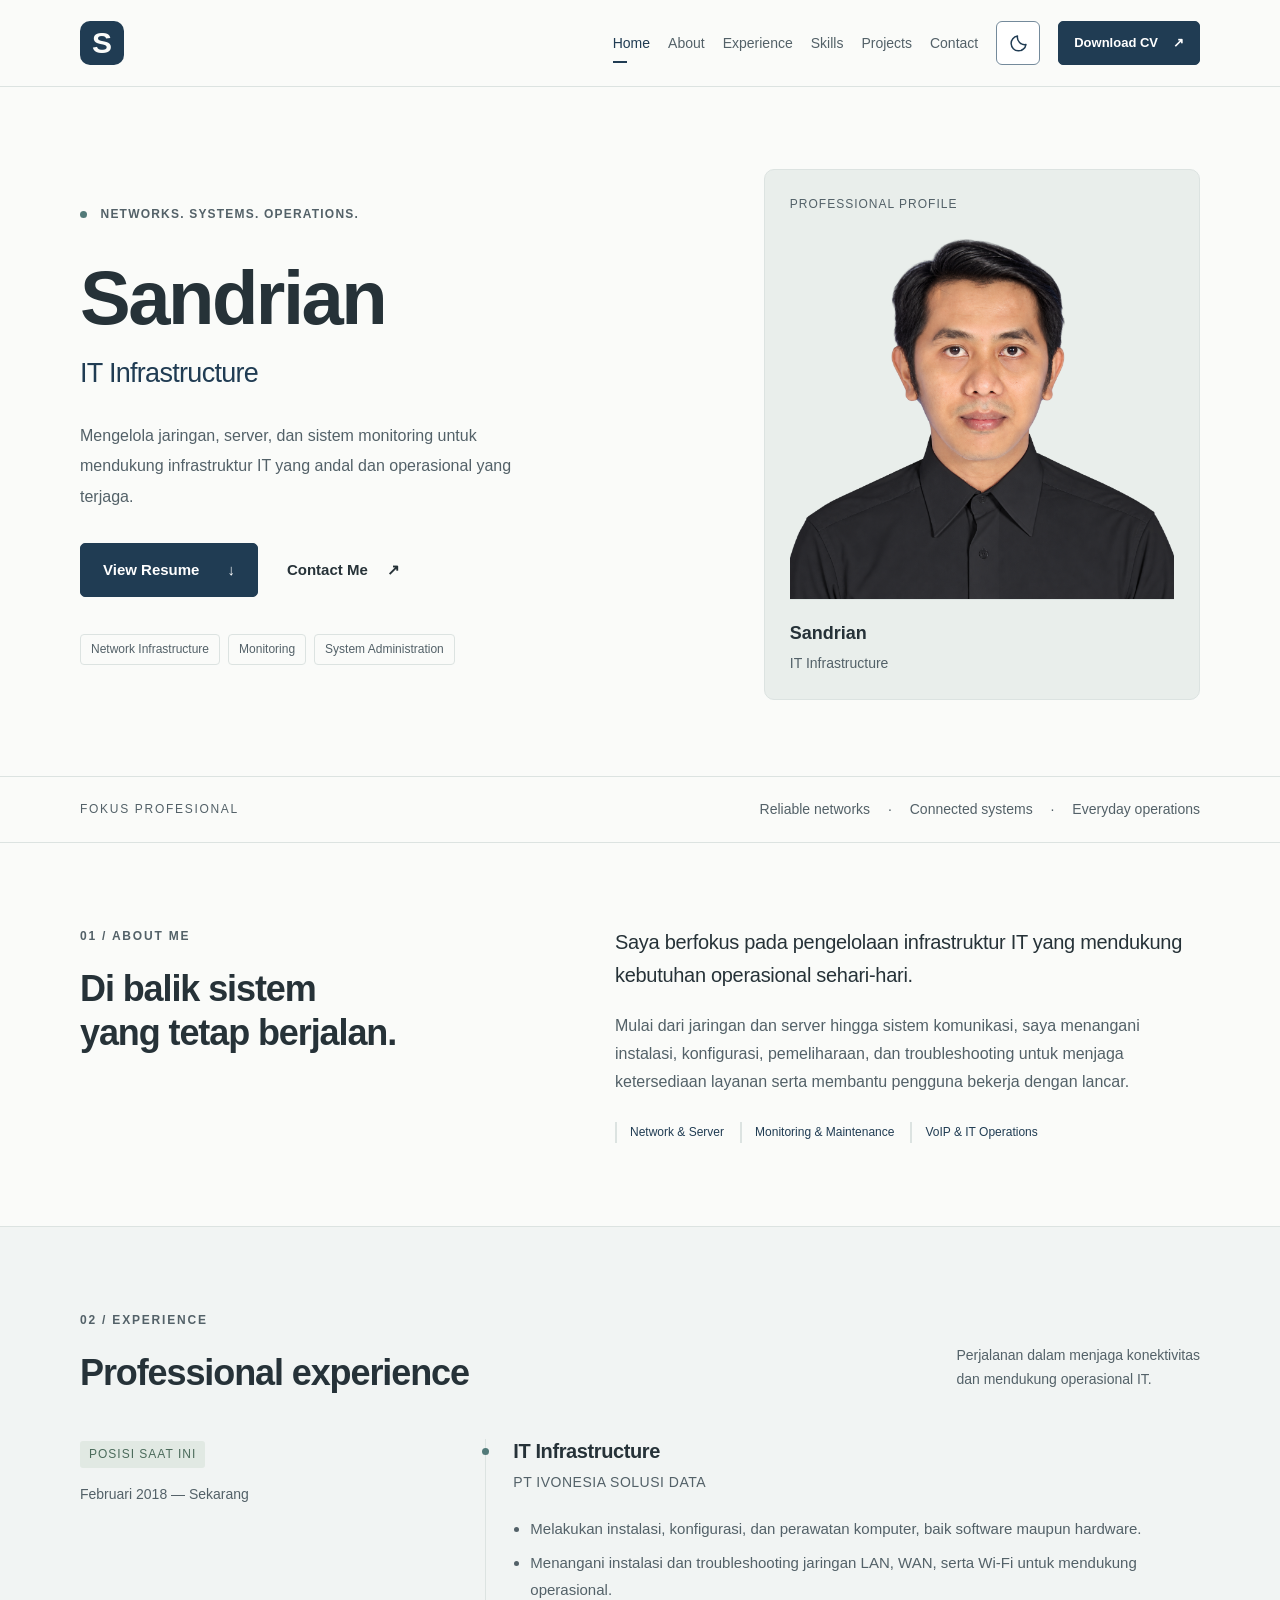
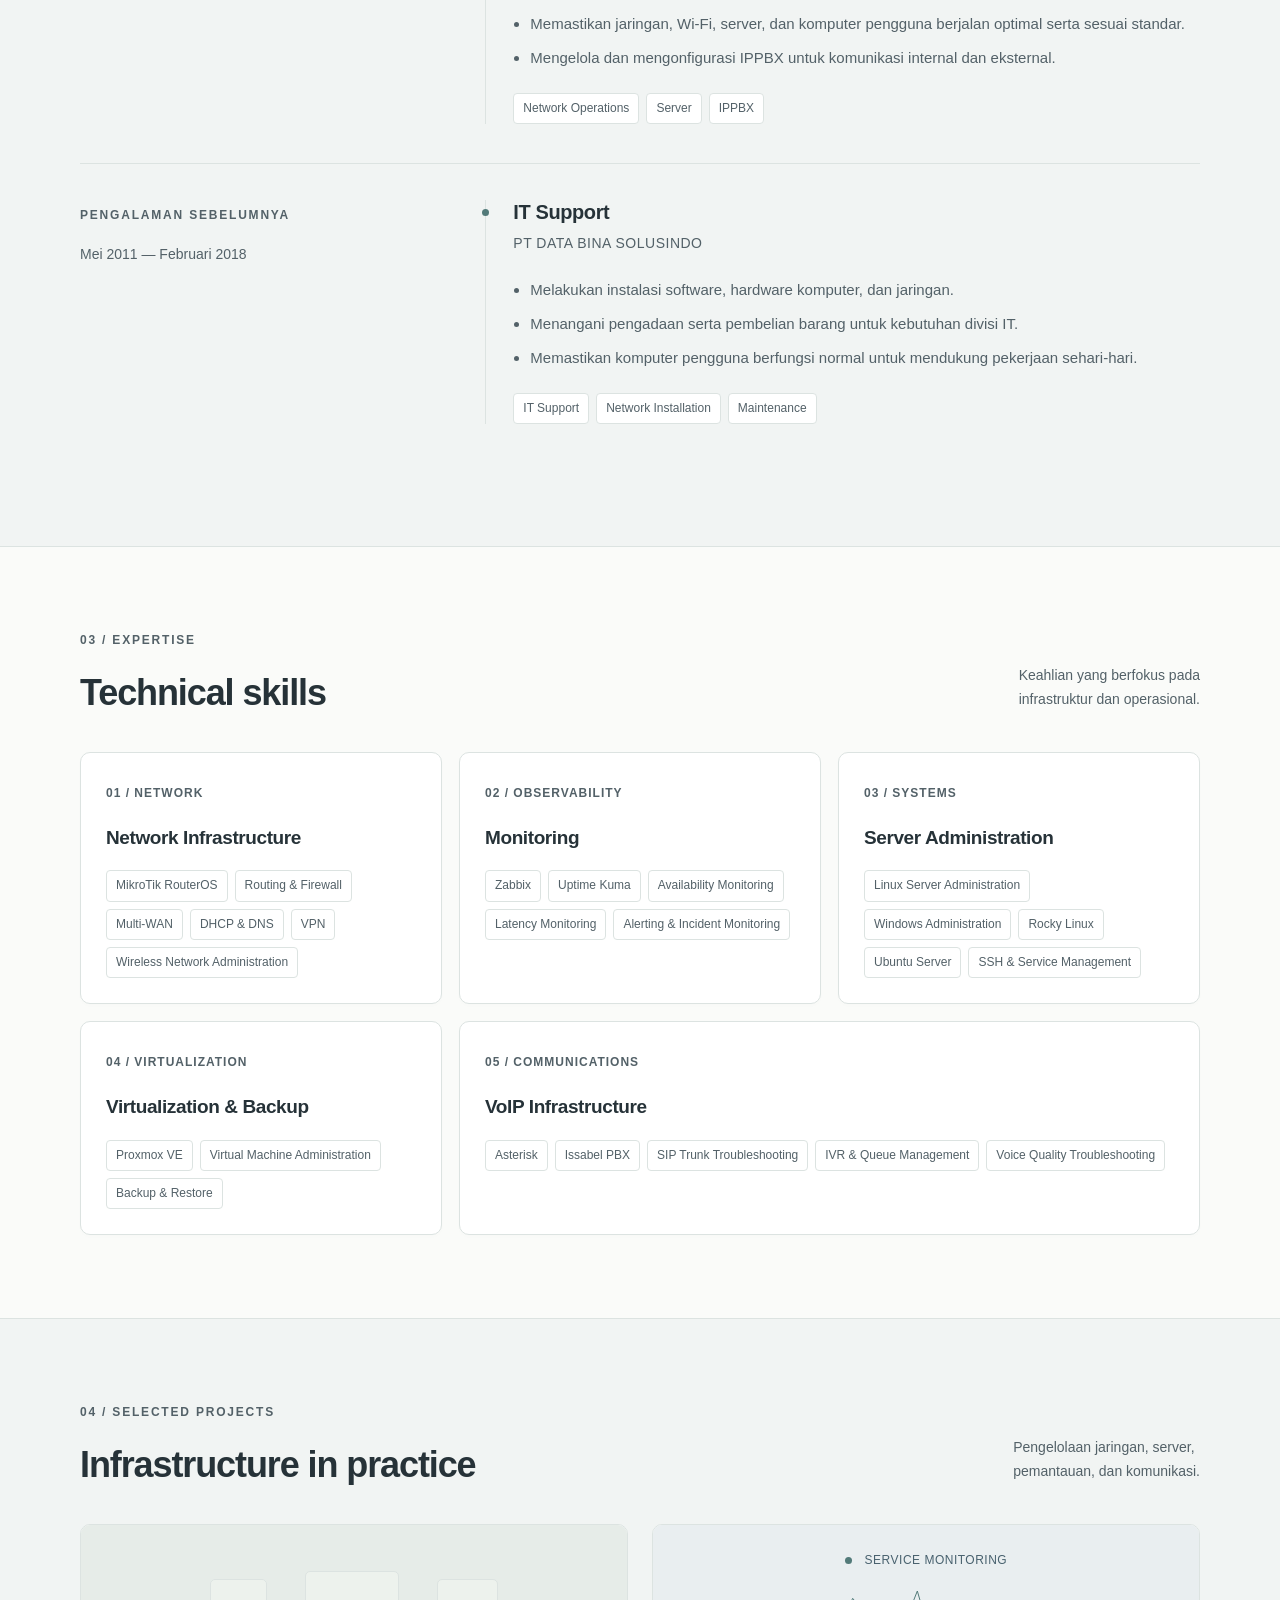
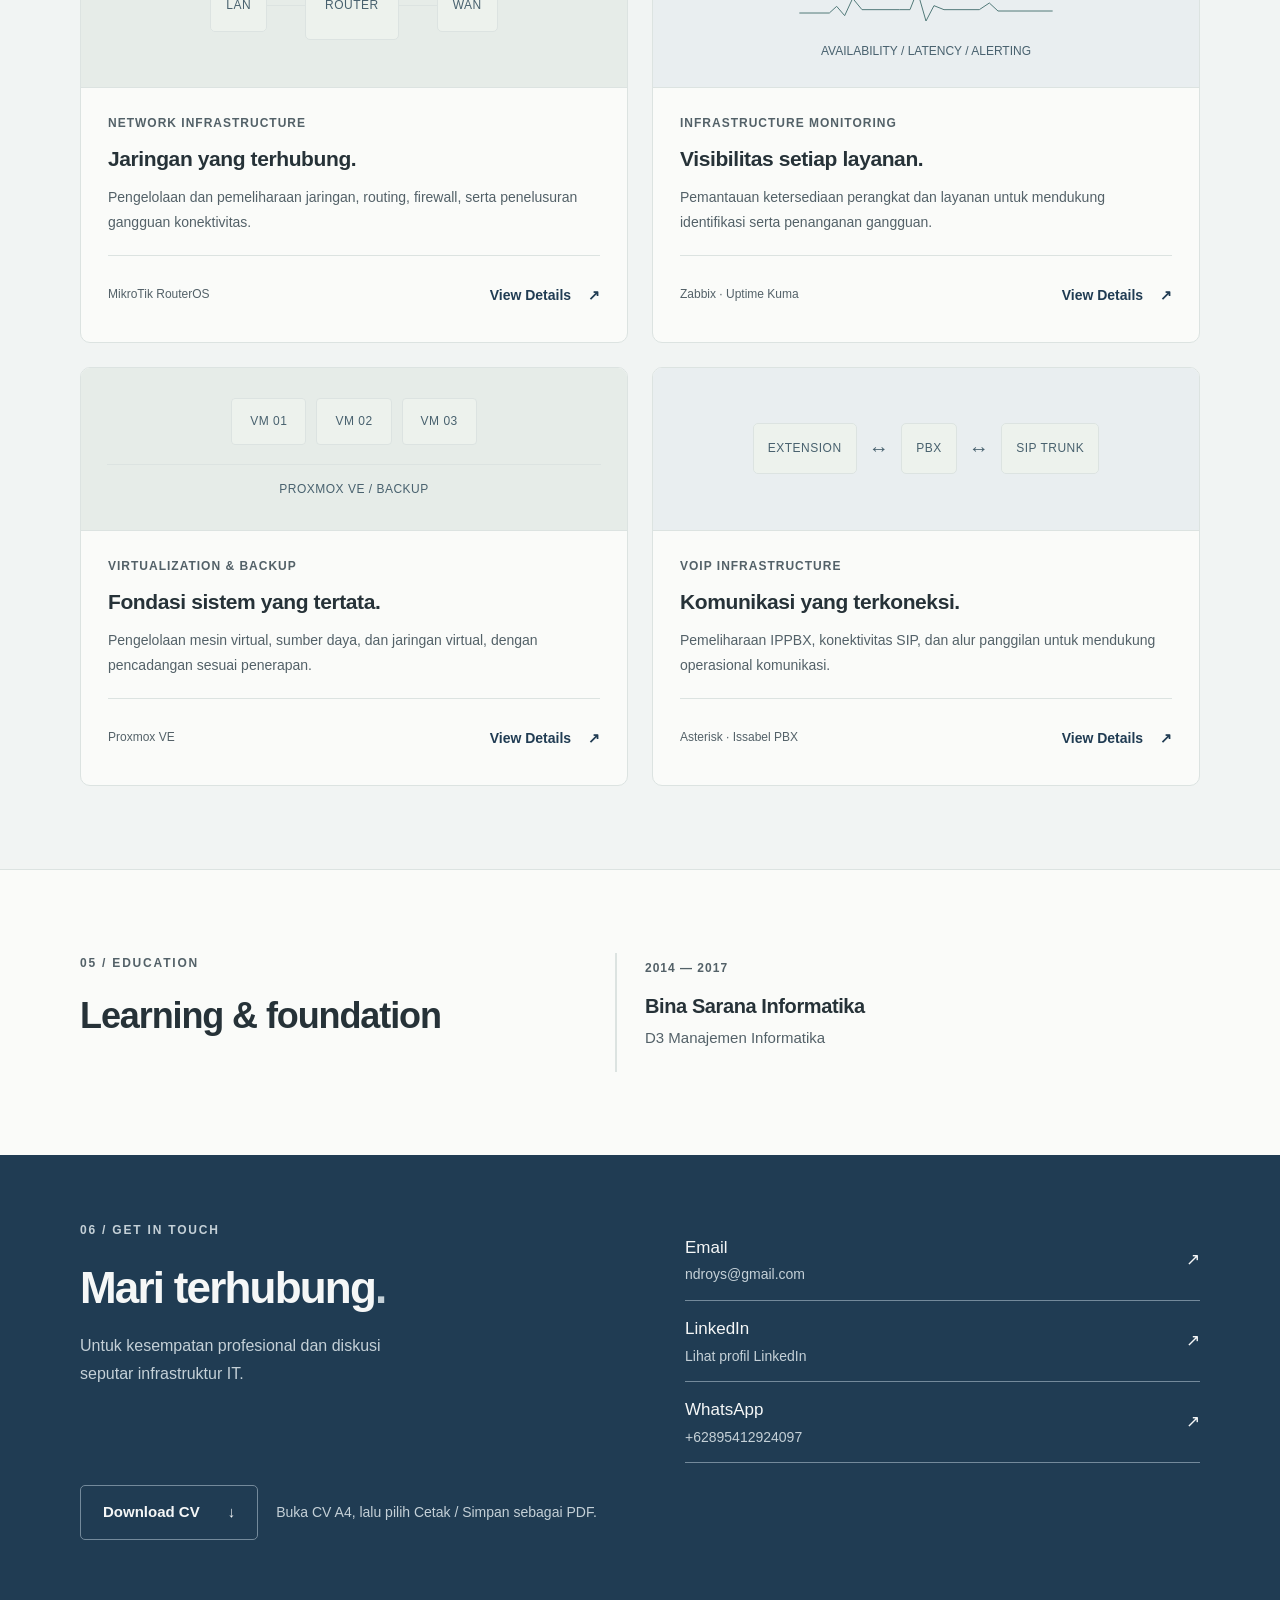
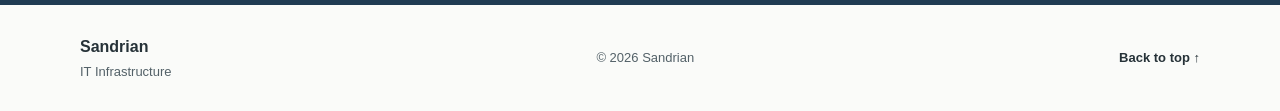
==== commit c9930b59: "Add files via upload" ====
--- a/index.html
+++ b/index.html
@@ -25,7 +25,7 @@
       <a class="brand" href="#home" aria-label="Sandrian, halaman utama">S</a>
       <button class="menu-toggle" aria-controls="main-nav" aria-expanded="false" aria-label="Buka menu"><span></span><span></span></button>
       <nav id="main-nav" aria-label="Navigasi utama">
-        <a class="active" href="#home" aria-current="location">Home</a><a href="#about">About</a><a href="#experience">Work Experience</a><a href="#skills">Skills</a><a href="#projects">Projects</a><a href="#contact">Contact</a>
+        <a class="active" href="#home" aria-current="location">Home</a><a href="#about">About</a><a href="#experience">Experience</a><a href="#skills">Skills</a><a href="#projects">Projects</a><a href="#contact">Contact</a>
       </nav>
       <button id="theme-toggle" class="theme-toggle" type="button" aria-label="Aktifkan mode gelap" title="Aktifkan mode gelap" aria-pressed="false" hidden>
         <svg class="theme-moon" viewBox="0 0 24 24" aria-hidden="true"><path d="M20.5 13.2A8.5 8.5 0 0 1 10.8 3.5 8.5 8.5 0 1 0 20.5 13.2Z"/></svg>
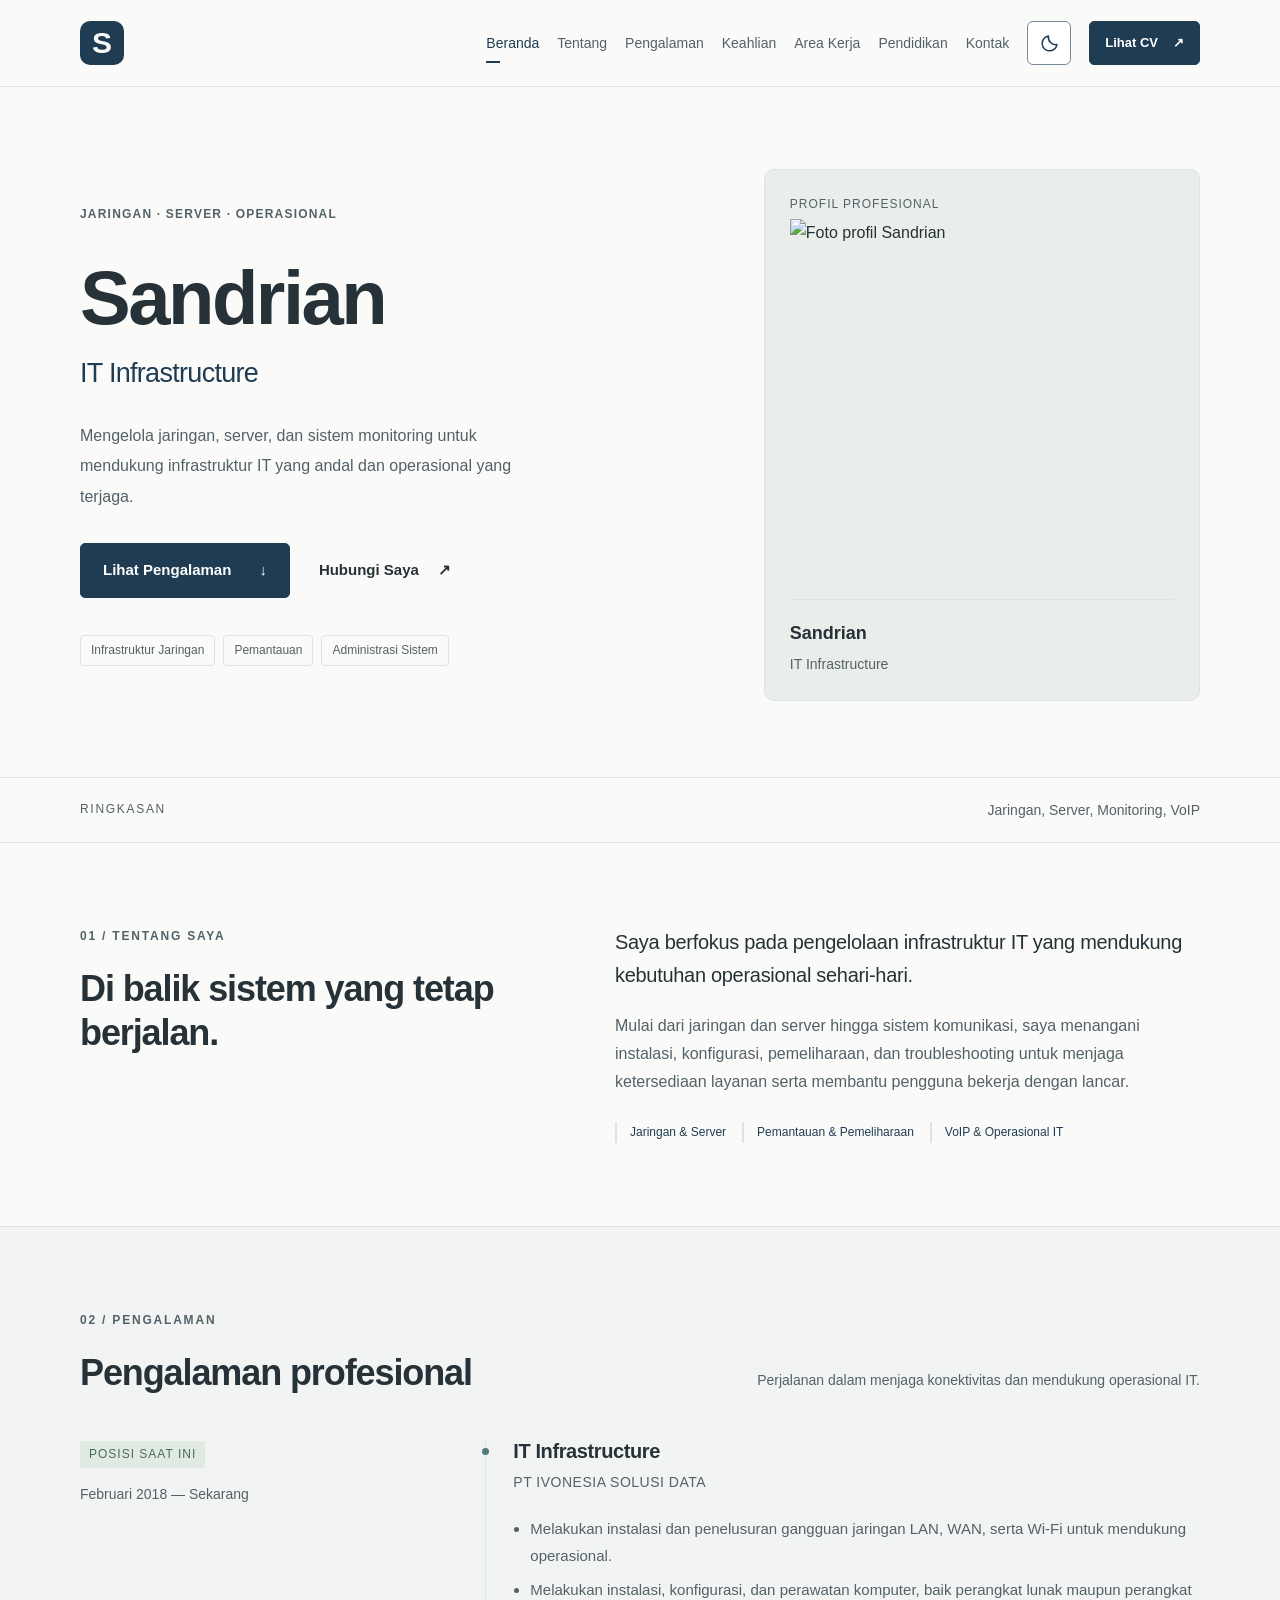
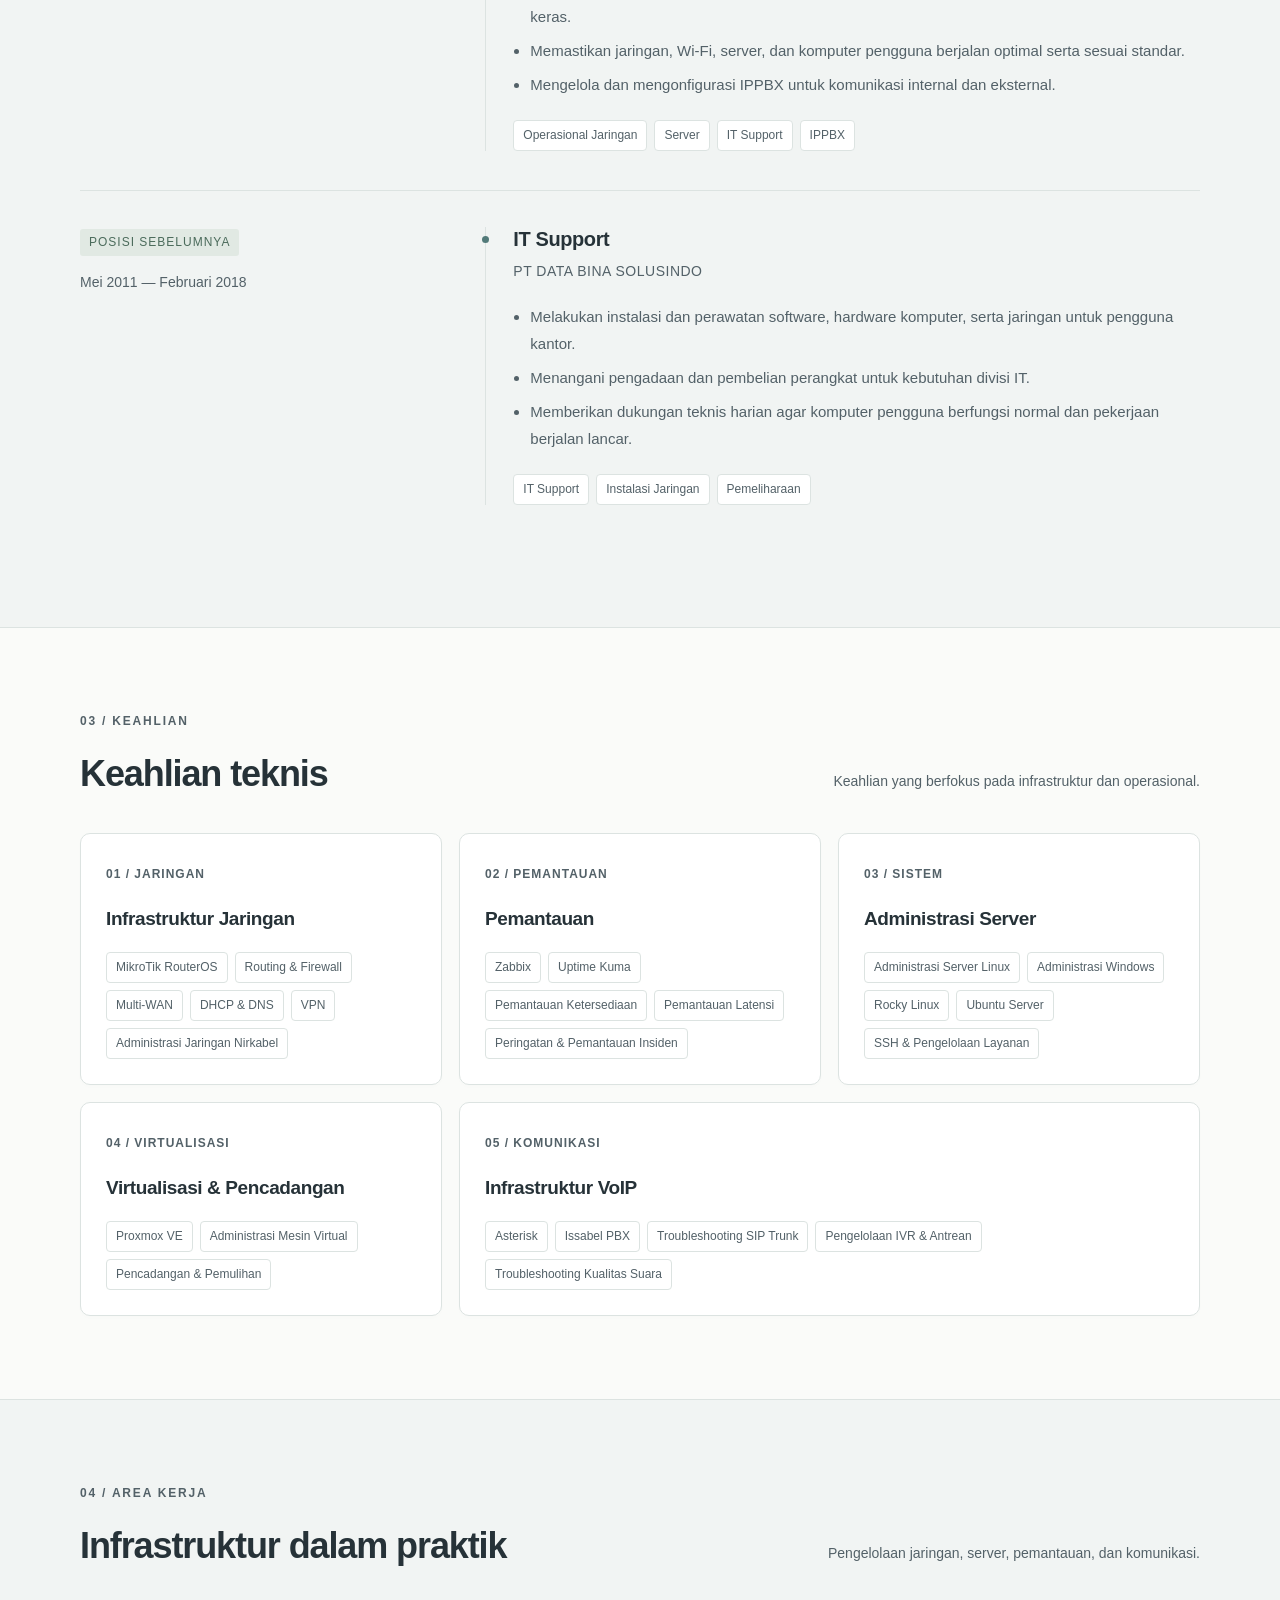
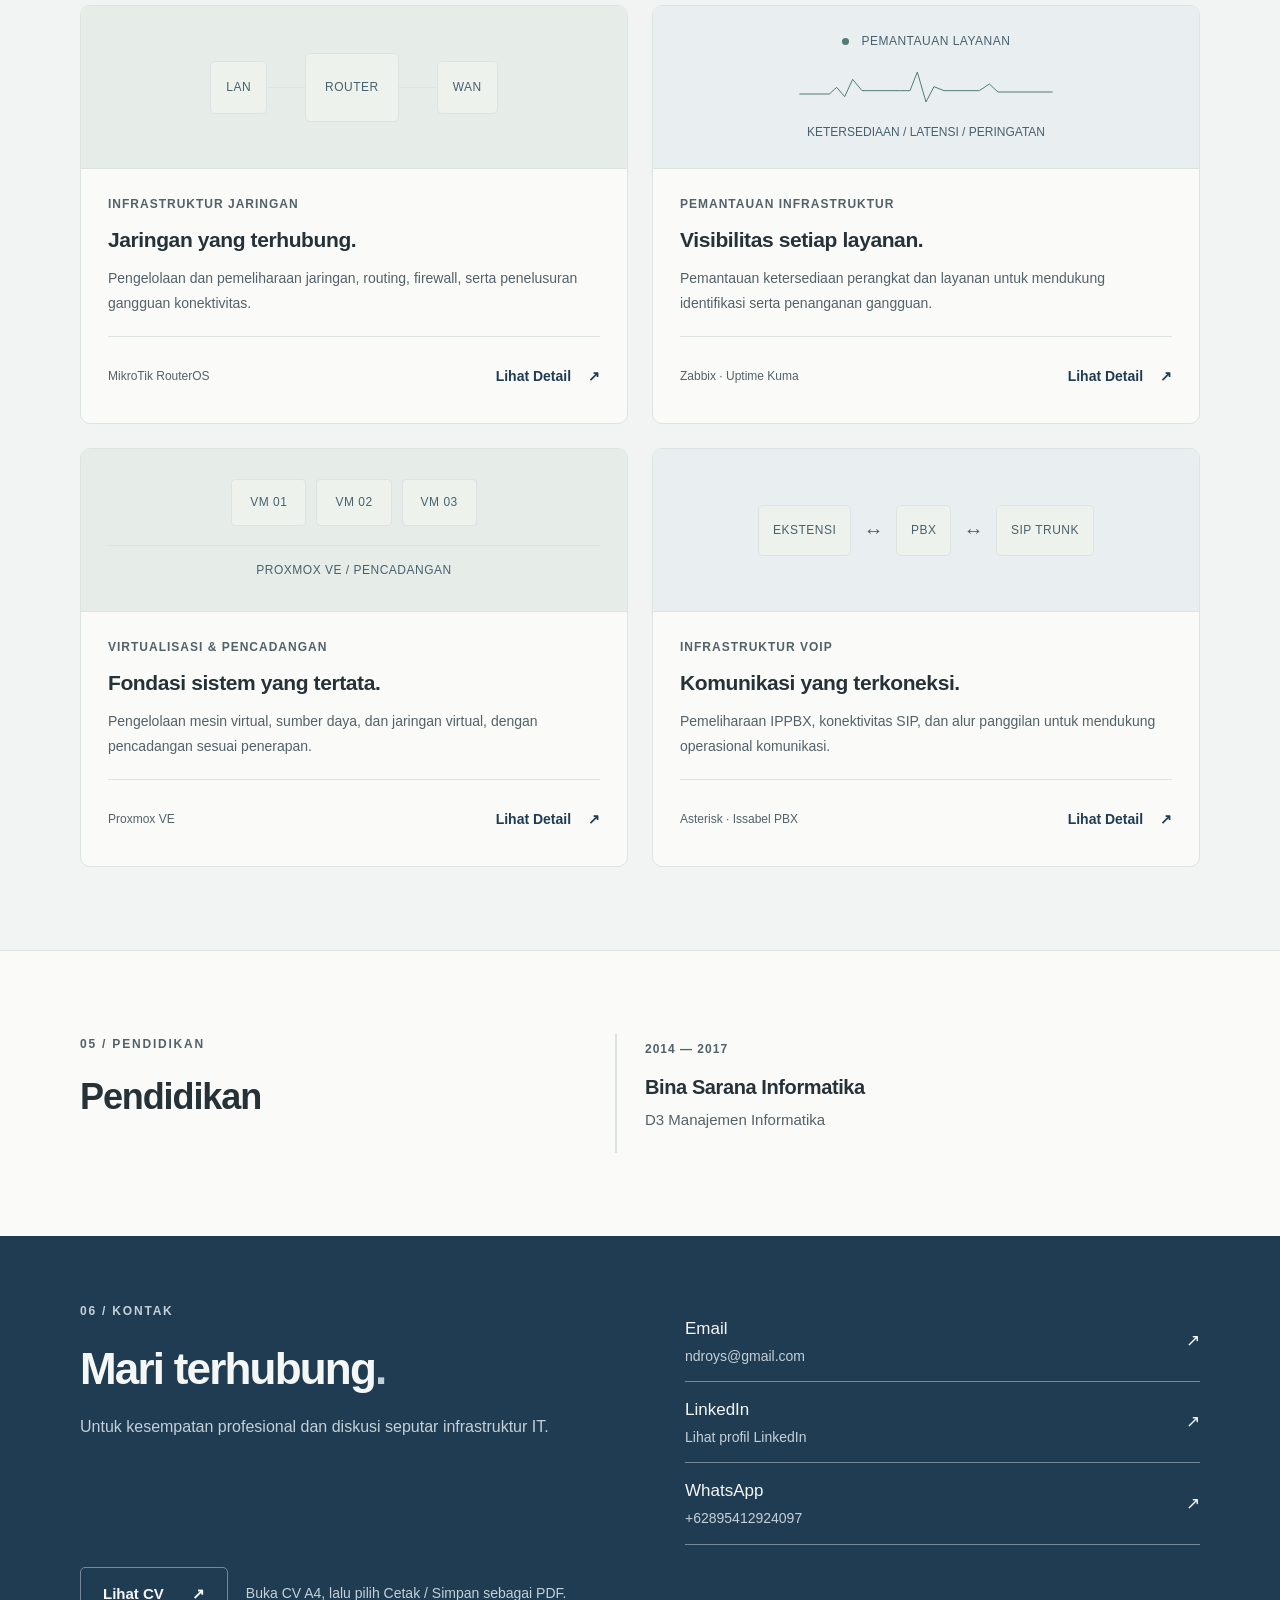
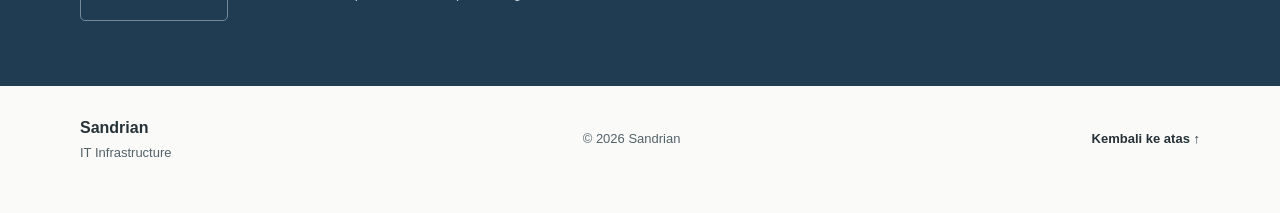
==== commit 4a873874: "Add files via upload" ====
--- a/index.html
+++ b/index.html
@@ -9,12 +9,16 @@
   <meta property="og:title" content="Sandrian — IT Infrastructure">
   <meta property="og:description" content="Infrastruktur yang terkelola. Operasional yang terjaga. Kenali profil profesional Sandrian.">
   <meta property="og:type" content="website">
+  <meta property="og:image" content="assets/images/Sandrian.jpg">
   <title>Sandrian — IT Infrastructure</title>
   <link rel="icon" href="assets/images/favicon.svg" type="image/svg+xml">
   <!-- Inisialisasi tema sebelum stylesheet agar warna awal sesuai preferensi. -->
   <script src="assets/js/theme.js"></script>
   <link rel="stylesheet" href="assets/css/style.css">
   <link rel="stylesheet" href="assets/css/theme.css">
+  <link rel="stylesheet" href="assets/css/language.css">
+  <script src="assets/js/translations.js" defer></script>
+  <script src="assets/js/i18n.js" defer></script>
   <script src="assets/js/main.js" defer></script>
 </head>
 <body>
@@ -25,70 +29,72 @@
       <a class="brand" href="#home" aria-label="Sandrian, halaman utama">S</a>
       <button class="menu-toggle" aria-controls="main-nav" aria-expanded="false" aria-label="Buka menu"><span></span><span></span></button>
       <nav id="main-nav" aria-label="Navigasi utama">
-        <a class="active" href="#home" aria-current="location">Home</a><a href="#about">About</a><a href="#experience">Experience</a><a href="#skills">Skills</a><a href="#projects">Projects</a><a href="#contact">Contact</a>
+        <a class="active" href="#home" aria-current="location">Beranda</a><a href="#about">Tentang</a><a href="#experience">Pengalaman</a><a href="#skills">Keahlian</a><a href="#projects">Area Kerja</a><a href="#education">Pendidikan</a><a href="#contact">Kontak</a>
       </nav>
+      <div class="language-switch" data-language-switch role="group" aria-label="Pilih bahasa" hidden><button type="button" class="language-option" data-language="id" lang="id" aria-label="Bahasa Indonesia" title="Bahasa Indonesia" aria-pressed="true">ID</button><button type="button" class="language-option" data-language="en" lang="en" aria-label="English" title="English" aria-pressed="false">EN</button></div>
       <button id="theme-toggle" class="theme-toggle" type="button" aria-label="Aktifkan mode gelap" title="Aktifkan mode gelap" aria-pressed="false" hidden>
         <svg class="theme-moon" viewBox="0 0 24 24" aria-hidden="true"><path d="M20.5 13.2A8.5 8.5 0 0 1 10.8 3.5 8.5 8.5 0 1 0 20.5 13.2Z"/></svg>
         <svg class="theme-sun" viewBox="0 0 24 24" aria-hidden="true"><circle cx="12" cy="12" r="4"/><path d="M12 2v2m0 16v2M2 12h2m16 0h2M5 5l1.5 1.5m11 11L19 19M5 19l1.5-1.5m11-11L19 5"/></svg>
       </button>
-      <a class="button button-small cv-link" href="assets/cv/cv.html" aria-describedby="cv-status">Download CV <span aria-hidden="true">↗</span></a>
+      <a class="button button-small cv-link" href="assets/cv/cv.html" aria-describedby="cv-status">Lihat CV <span aria-hidden="true">↗</span></a>
     </div>
   </header>
   <main id="main">
-    <!-- HERO: ganti nama/deskripsi di sini. Foto di assets/images/Sandrian-transparent.png. -->
+    <!-- HERO: ganti nama/deskripsi di sini. Foto: Sandrian-480.png (1x) dan Sandrian-800.png (2x); sumber asli Sandrian-transparent.png. -->
     <section id="home" class="hero container" aria-labelledby="hero-title">
       <div class="hero-copy">
-        <p class="eyebrow"><span class="status-dot"></span> NETWORKS. SYSTEMS. OPERATIONS.</p>
+        <p class="eyebrow">JARINGAN · SERVER · OPERASIONAL</p>
         <h1 id="hero-title">Sandrian</h1>
         <p class="hero-role">IT Infrastructure</p>
         <p class="hero-description">Mengelola jaringan, server, dan sistem monitoring untuk mendukung infrastruktur IT yang andal dan operasional yang terjaga.</p>
-        <div class="hero-actions"><a class="button" href="#experience">View Resume <span aria-hidden="true">↓</span></a><a class="text-link" href="#contact">Contact Me <span aria-hidden="true">↗</span></a></div>
-        <div class="hero-tags"><span>Network Infrastructure</span><span>Monitoring</span><span>System Administration</span></div>
+        <div class="hero-actions"><a class="button" href="#experience">Lihat Pengalaman <span aria-hidden="true">↓</span></a><a class="text-link" href="#contact">Hubungi Saya <span aria-hidden="true">↗</span></a></div>
+        <div class="hero-tags"><span>Infrastruktur Jaringan</span><span>Pemantauan</span><span>Administrasi Sistem</span></div>
       </div>
       <div class="profile-panel">
-        <div class="profile-topline"><span>PROFESSIONAL PROFILE</span></div>
-        <img class="profile-image" src="assets/images/Sandrian-transparent.png" alt="Foto profil Sandrian" width="1261" height="1247">
+        <div class="profile-topline"><span>PROFIL PROFESIONAL</span></div>
+        <img class="profile-image" src="assets/images/Sandrian-480.png" srcset="assets/images/Sandrian-480.png 480w, assets/images/Sandrian-800.png 800w" sizes="(max-width: 960px) 350px, 400px" alt="Foto profil Sandrian" width="480" height="475" fetchpriority="high" decoding="async">
         <div class="profile-caption"><div><strong>Sandrian</strong><span>IT Infrastructure</span></div></div>
       </div>
     </section>
-    <div class="focus-strip"><div class="container"><span>FOKUS PROFESIONAL</span><p>Reliable networks <i>·</i> Connected systems <i>·</i> Everyday operations</p></div></div>
+    <div class="focus-strip"><div class="container"><span>RINGKASAN</span><p>Jaringan, Server, Monitoring, VoIP</p></div></div>
     <!-- ABOUT: ringkasan profesional tanpa klaim pencapaian yang belum tersedia. -->
     <section id="about" class="section container split-section" aria-labelledby="about-title">
-      <div><p class="eyebrow">01 / ABOUT ME</p><h2 id="about-title">Di balik sistem<br>yang tetap berjalan.</h2></div>
-      <div class="about-copy"><p class="lead">Saya berfokus pada pengelolaan infrastruktur IT yang mendukung kebutuhan operasional sehari-hari.</p><p>Mulai dari jaringan dan server hingga sistem komunikasi, saya menangani instalasi, konfigurasi, pemeliharaan, dan troubleshooting untuk menjaga ketersediaan layanan serta membantu pengguna bekerja dengan lancar.</p><div class="inline-facts"><span>Network & Server</span><span>Monitoring & Maintenance</span><span>VoIP & IT Operations</span></div></div>
+      <div><p class="eyebrow">01 / TENTANG SAYA</p><h2 id="about-title">Di balik sistem yang tetap berjalan.</h2></div>
+      <div class="about-copy"><p class="lead">Saya berfokus pada pengelolaan infrastruktur IT yang mendukung kebutuhan operasional sehari-hari.</p><p>Mulai dari jaringan dan server hingga sistem komunikasi, saya menangani instalasi, konfigurasi, pemeliharaan, dan troubleshooting untuk menjaga ketersediaan layanan serta membantu pengguna bekerja dengan lancar.</p><div class="inline-facts"><span>Jaringan &amp; Server</span><span>Pemantauan &amp; Pemeliharaan</span><span>VoIP &amp; Operasional IT</span></div></div>
     </section>
     <!-- PENGALAMAN: urutan terbaru lebih dahulu. Edit perusahaan, periode, dan tugas. -->
     <section id="experience" class="section section-tint" aria-labelledby="experience-title"><div class="container">
-      <div class="section-heading"><div><p class="eyebrow">02 / EXPERIENCE</p><h2 id="experience-title">Professional experience</h2></div><p>Perjalanan dalam menjaga konektivitas<br>dan mendukung operasional IT.</p></div>
+      <div class="section-heading"><div><p class="eyebrow">02 / PENGALAMAN</p><h2 id="experience-title">Pengalaman profesional</h2></div><p>Perjalanan dalam menjaga konektivitas dan mendukung operasional IT.</p></div>
       <div class="timeline">
-        <article class="experience-item"><div class="experience-date"><span class="current-label">POSISI SAAT INI</span><p>Februari 2018 — Sekarang</p></div><div class="experience-body"><h3>IT Infrastructure</h3><p class="company">PT IVONESIA SOLUSI DATA</p><ul><li>Melakukan instalasi, konfigurasi, dan perawatan komputer, baik software maupun hardware.</li><li>Menangani instalasi dan troubleshooting jaringan LAN, WAN, serta Wi-Fi untuk mendukung operasional.</li><li>Memastikan jaringan, Wi-Fi, server, dan komputer pengguna berjalan optimal serta sesuai standar.</li><li>Mengelola dan mengonfigurasi IPPBX untuk komunikasi internal dan eksternal.</li></ul><div class="tags"><span>Network Operations</span><span>Server</span><span>IPPBX</span></div></div></article>
-        <article class="experience-item"><div class="experience-date"><span class="eyebrow">PENGALAMAN SEBELUMNYA</span><p>Mei 2011 — Februari 2018</p></div><div class="experience-body"><h3>IT Support</h3><p class="company">PT DATA BINA SOLUSINDO</p><ul><li>Melakukan instalasi software, hardware komputer, dan jaringan.</li><li>Menangani pengadaan serta pembelian barang untuk kebutuhan divisi IT.</li><li>Memastikan komputer pengguna berfungsi normal untuk mendukung pekerjaan sehari-hari.</li></ul><div class="tags"><span>IT Support</span><span>Network Installation</span><span>Maintenance</span></div></div></article>
+        <article class="experience-item"><div class="experience-date"><span class="current-label">POSISI SAAT INI</span><p>Februari 2018 — Sekarang</p></div><div class="experience-body"><h3>IT Infrastructure</h3><p class="company">PT IVONESIA SOLUSI DATA</p><ul><li>Melakukan instalasi dan penelusuran gangguan jaringan LAN, WAN, serta Wi-Fi untuk mendukung operasional.</li><li>Melakukan instalasi, konfigurasi, dan perawatan komputer, baik perangkat lunak maupun perangkat keras.</li><li>Memastikan jaringan, Wi-Fi, server, dan komputer pengguna berjalan optimal serta sesuai standar.</li><li>Mengelola dan mengonfigurasi IPPBX untuk komunikasi internal dan eksternal.</li></ul><div class="tags"><span>Operasional Jaringan</span><span>Server</span><span>IT Support</span><span>IPPBX</span></div></div></article>
+        <article class="experience-item"><div class="experience-date"><span class="current-label current-label-muted">POSISI SEBELUMNYA</span><p>Mei 2011 — Februari 2018</p></div><div class="experience-body"><h3>IT Support</h3><p class="company">PT DATA BINA SOLUSINDO</p><ul><li>Melakukan instalasi dan perawatan software, hardware komputer, serta jaringan untuk pengguna kantor.</li><li>Menangani pengadaan dan pembelian perangkat untuk kebutuhan divisi IT.</li><li>Memberikan dukungan teknis harian agar komputer pengguna berfungsi normal dan pekerjaan berjalan lancar.</li></ul><div class="tags"><span>IT Support</span><span>Instalasi Jaringan</span><span>Pemeliharaan</span></div></div></article>
       </div>
     </div></section>
     <!-- SKILLS: tambah atau hapus chip sesuai keahlian yang ingin ditampilkan. -->
-    <section id="skills" class="section container" aria-labelledby="skills-title"><div class="section-heading"><div><p class="eyebrow">03 / EXPERTISE</p><h2 id="skills-title">Technical skills</h2></div><p>Keahlian yang berfokus pada<br>infrastruktur dan operasional.</p></div><div class="skills-grid">
-      <article class="skill-card"><span class="card-number">01 / NETWORK</span><h3>Network Infrastructure</h3><div class="tags"><span>MikroTik RouterOS</span><span>Routing & Firewall</span><span>Multi-WAN</span><span>DHCP & DNS</span><span>VPN</span><span>Wireless Network Administration</span></div></article>
-      <article class="skill-card"><span class="card-number">02 / OBSERVABILITY</span><h3>Monitoring</h3><div class="tags"><span>Zabbix</span><span>Uptime Kuma</span><span>Availability Monitoring</span><span>Latency Monitoring</span><span>Alerting & Incident Monitoring</span></div></article>
-      <article class="skill-card"><span class="card-number">03 / SYSTEMS</span><h3>Server Administration</h3><div class="tags"><span>Linux Server Administration</span><span>Windows Administration</span><span>Rocky Linux</span><span>Ubuntu Server</span><span>SSH & Service Management</span></div></article>
-      <article class="skill-card"><span class="card-number">04 / VIRTUALIZATION</span><h3>Virtualization & Backup</h3><div class="tags"><span>Proxmox VE</span><span>Virtual Machine Administration</span><span>Backup & Restore</span></div></article>
-      <article class="skill-card skill-wide"><span class="card-number">05 / COMMUNICATIONS</span><h3>VoIP Infrastructure</h3><div class="tags"><span>Asterisk</span><span>Issabel PBX</span><span>SIP Trunk Troubleshooting</span><span>IVR & Queue Management</span><span>Voice Quality Troubleshooting</span></div></article>
+    <section id="skills" class="section container" aria-labelledby="skills-title"><div class="section-heading"><div><p class="eyebrow">03 / KEAHLIAN</p><h2 id="skills-title">Keahlian teknis</h2></div><p>Keahlian yang berfokus pada infrastruktur dan operasional.</p></div><div class="skills-grid">
+      <article class="skill-card"><span class="card-number">01 / JARINGAN</span><h3>Infrastruktur Jaringan</h3><div class="tags"><span>MikroTik RouterOS</span><span>Routing & Firewall</span><span>Multi-WAN</span><span>DHCP & DNS</span><span>VPN</span><span>Administrasi Jaringan Nirkabel</span></div></article>
+      <article class="skill-card"><span class="card-number">02 / PEMANTAUAN</span><h3>Pemantauan</h3><div class="tags"><span>Zabbix</span><span>Uptime Kuma</span><span>Pemantauan Ketersediaan</span><span>Pemantauan Latensi</span><span>Peringatan &amp; Pemantauan Insiden</span></div></article>
+      <article class="skill-card"><span class="card-number">03 / SISTEM</span><h3>Administrasi Server</h3><div class="tags"><span>Administrasi Server Linux</span><span>Administrasi Windows</span><span>Rocky Linux</span><span>Ubuntu Server</span><span>SSH &amp; Pengelolaan Layanan</span></div></article>
+      <article class="skill-card"><span class="card-number">04 / VIRTUALISASI</span><h3>Virtualisasi &amp; Pencadangan</h3><div class="tags"><span>Proxmox VE</span><span>Administrasi Mesin Virtual</span><span>Pencadangan &amp; Pemulihan</span></div></article>
+      <article class="skill-card skill-wide"><span class="card-number">05 / KOMUNIKASI</span><h3>Infrastruktur VoIP</h3><div class="tags"><span>Asterisk</span><span>Issabel PBX</span><span>Troubleshooting SIP Trunk</span><span>Pengelolaan IVR &amp; Antrean</span><span>Troubleshooting Kualitas Suara</span></div></article>
     </div></section>
     <!-- PROYEK: ringkasan lingkup pekerjaan. Detail dan bagian teknis berada di main.js. -->
-    <section id="projects" class="section section-tint" aria-labelledby="projects-title"><div class="container"><div class="section-heading"><div><p class="eyebrow">04 / SELECTED PROJECTS</p><h2 id="projects-title">Infrastructure in practice</h2></div><p class="project-disclaimer">Pengelolaan jaringan, server,<br>pemantauan, dan komunikasi.</p></div><div class="projects-grid">
-      <article class="project-card"><div class="project-visual network-art" aria-hidden="true"><span>LAN</span><i></i><b>ROUTER</b><i></i><span>WAN</span></div><div class="project-content"><p class="eyebrow">NETWORK INFRASTRUCTURE</p><h3>Jaringan yang terhubung.</h3><p>Pengelolaan dan pemeliharaan jaringan, routing, firewall, serta penelusuran gangguan konektivitas.</p><div class="project-bottom"><span>MikroTik RouterOS</span><button class="detail-button" data-project="network">View Details <span aria-hidden="true">↗</span></button></div></div></article>
-      <article class="project-card"><div class="project-visual monitoring-art" aria-hidden="true"><div><span class="status-dot"></span> SERVICE MONITORING</div><svg viewBox="0 0 380 75"><path d="M0 48 H45 L56 38 L68 52 L80 26 L94 43 H150 L166 43 L177 15 L190 60 L202 37 L217 43 H270 L285 33 L298 45 H380"/></svg><span>AVAILABILITY / LATENCY / ALERTING</span></div><div class="project-content"><p class="eyebrow">INFRASTRUCTURE MONITORING</p><h3>Visibilitas setiap layanan.</h3><p>Pemantauan ketersediaan perangkat dan layanan untuk mendukung identifikasi serta penanganan gangguan.</p><div class="project-bottom"><span>Zabbix · Uptime Kuma</span><button class="detail-button" data-project="monitoring">View Details <span aria-hidden="true">↗</span></button></div></div></article>
-      <article class="project-card"><div class="project-visual virtualization-art" aria-hidden="true"><span>VM 01</span><span>VM 02</span><span>VM 03</span><b>PROXMOX VE / BACKUP</b></div><div class="project-content"><p class="eyebrow">VIRTUALIZATION & BACKUP</p><h3>Fondasi sistem yang tertata.</h3><p>Pengelolaan mesin virtual, sumber daya, dan jaringan virtual, dengan pencadangan sesuai penerapan.</p><div class="project-bottom"><span>Proxmox VE</span><button class="detail-button" data-project="virtualization">View Details <span aria-hidden="true">↗</span></button></div></div></article>
-      <article class="project-card"><div class="project-visual voice-art" aria-hidden="true"><span>EXTENSION</span><i>↔</i><b>PBX</b><i>↔</i><span>SIP TRUNK</span></div><div class="project-content"><p class="eyebrow">VOIP INFRASTRUCTURE</p><h3>Komunikasi yang terkoneksi.</h3><p>Pemeliharaan IPPBX, konektivitas SIP, dan alur panggilan untuk mendukung operasional komunikasi.</p><div class="project-bottom"><span>Asterisk · Issabel PBX</span><button class="detail-button" data-project="voip">View Details <span aria-hidden="true">↗</span></button></div></div></article>
+    <section id="projects" class="section section-tint" aria-labelledby="projects-title"><div class="container"><div class="section-heading"><div><p class="eyebrow">04 / AREA KERJA</p><h2 id="projects-title">Infrastruktur dalam praktik</h2></div><p class="project-disclaimer">Pengelolaan jaringan, server, pemantauan, dan komunikasi.</p></div><div class="projects-grid">
+      <article class="project-card"><div class="project-visual network-art" aria-hidden="true"><span>LAN</span><i></i><b>ROUTER</b><i></i><span>WAN</span></div><div class="project-content"><p class="eyebrow">INFRASTRUKTUR JARINGAN</p><h3>Jaringan yang terhubung.</h3><p>Pengelolaan dan pemeliharaan jaringan, routing, firewall, serta penelusuran gangguan konektivitas.</p><div class="project-bottom"><span>MikroTik RouterOS</span><button class="detail-button" data-project="network">Lihat Detail <span aria-hidden="true">↗</span></button></div></div></article>
+      <article class="project-card"><div class="project-visual monitoring-art" aria-hidden="true"><div><span class="status-dot"></span> PEMANTAUAN LAYANAN</div><svg viewBox="0 0 380 75"><path d="M0 48 H45 L56 38 L68 52 L80 26 L94 43 H150 L166 43 L177 15 L190 60 L202 37 L217 43 H270 L285 33 L298 45 H380"/></svg><span>KETERSEDIAAN / LATENSI / PERINGATAN</span></div><div class="project-content"><p class="eyebrow">PEMANTAUAN INFRASTRUKTUR</p><h3>Visibilitas setiap layanan.</h3><p>Pemantauan ketersediaan perangkat dan layanan untuk mendukung identifikasi serta penanganan gangguan.</p><div class="project-bottom"><span>Zabbix · Uptime Kuma</span><button class="detail-button" data-project="monitoring">Lihat Detail <span aria-hidden="true">↗</span></button></div></div></article>
+      <article class="project-card"><div class="project-visual virtualization-art" aria-hidden="true"><span>VM 01</span><span>VM 02</span><span>VM 03</span><b>PROXMOX VE / PENCADANGAN</b></div><div class="project-content"><p class="eyebrow">VIRTUALISASI &amp; PENCADANGAN</p><h3>Fondasi sistem yang tertata.</h3><p>Pengelolaan mesin virtual, sumber daya, dan jaringan virtual, dengan pencadangan sesuai penerapan.</p><div class="project-bottom"><span>Proxmox VE</span><button class="detail-button" data-project="virtualization">Lihat Detail <span aria-hidden="true">↗</span></button></div></div></article>
+      <article class="project-card"><div class="project-visual voice-art" aria-hidden="true"><span>EKSTENSI</span><i>↔</i><b>PBX</b><i>↔</i><span>SIP TRUNK</span></div><div class="project-content"><p class="eyebrow">INFRASTRUKTUR VOIP</p><h3>Komunikasi yang terkoneksi.</h3><p>Pemeliharaan IPPBX, konektivitas SIP, dan alur panggilan untuk mendukung operasional komunikasi.</p><div class="project-bottom"><span>Asterisk · Issabel PBX</span><button class="detail-button" data-project="voip">Lihat Detail <span aria-hidden="true">↗</span></button></div></div></article>
     </div></div></section>
     <!-- PENDIDIKAN: sertifikasi belum dicantumkan karena belum ada data. -->
-    <section id="education" class="section container split-section" aria-labelledby="education-title"><div><p class="eyebrow">05 / EDUCATION</p><h2 id="education-title">Learning & foundation</h2></div><div class="education-card"><span class="card-number">2014 — 2017</span><h3>Bina Sarana Informatika</h3><p>D3 Manajemen Informatika</p><!-- <div class="education-note">Pelatihan & sertifikasi <span>Belum ditambahkan</span></div> -->
+    <section id="education" class="section container split-section" aria-labelledby="education-title"><div><p class="eyebrow">05 / PENDIDIKAN</p><h2 id="education-title">Pendidikan</h2></div><div class="education-card"><span class="card-number">2014 — 2017</span><h3>Bina Sarana Informatika</h3><p>D3 Manajemen Informatika</p><!-- <div class="education-note">Pelatihan & sertifikasi <span>Belum ditambahkan</span></div> -->
 </div>
 </section>
     <!-- KONTAK: isi URL melalui CONFIG di main.js. Tidak ada formulir palsu. -->
-    <section id="contact" class="contact-section" aria-labelledby="contact-title"><div class="container"><div class="contact-intro"><p class="eyebrow">06 / GET IN TOUCH</p><h2 id="contact-title">Mari terhubung<span>.</span></h2><p>Untuk kesempatan profesional dan diskusi<br>seputar infrastruktur IT.</p></div><div class="contact-links"><a data-contact="email" href="mailto:ndroys@gmail.com"><span>Email<small>ndroys@gmail.com</small></span><span aria-hidden="true">↗</span></a><a data-contact="linkedin" href="https://www.linkedin.com/in/sandrian/" target="_blank" rel="noopener noreferrer"><span>LinkedIn<small>Lihat profil LinkedIn</small></span><span aria-hidden="true">↗</span></a><a data-contact="whatsapp" href="https://wa.me/62895412924097" target="_blank" rel="noopener noreferrer"><span>WhatsApp<small>+62895412924097</small></span><span aria-hidden="true">↗</span></a></div><div class="cv-row"><a class="button button-light cv-link" href="assets/cv/cv.html" aria-describedby="cv-status">Download CV <span aria-hidden="true">↓</span></a><p id="cv-status" role="status">Buka CV A4, lalu pilih Cetak / Simpan sebagai PDF.</p></div></div></section>
+    <section id="contact" class="contact-section" aria-labelledby="contact-title"><div class="container"><div class="contact-intro"><p class="eyebrow">06 / KONTAK</p><h2 id="contact-title">Mari terhubung<span>.</span></h2><p>Untuk kesempatan profesional dan diskusi seputar infrastruktur IT.</p></div><div class="contact-links"><a data-contact="email" href="mailto:ndroys@gmail.com"><span>Email<small>ndroys@gmail.com</small></span><span aria-hidden="true">↗</span></a><a data-contact="linkedin" href="https://www.linkedin.com/in/sandrian/" target="_blank" rel="noopener noreferrer"><span>LinkedIn<small>Lihat profil LinkedIn</small></span><span aria-hidden="true">↗</span></a><a data-contact="whatsapp" href="https://wa.me/62895412924097" target="_blank" rel="noopener noreferrer"><span>WhatsApp<small>+62 895-4129-24097</small></span><span aria-hidden="true">↗</span></a></div><div class="cv-row"><a class="button button-light cv-link" href="assets/cv/cv.html" aria-describedby="cv-status">Lihat CV <span aria-hidden="true">↗</span></a><p id="cv-status" role="status">Membuka CV format A4; simpan sebagai PDF melalui menu Cetak browser.</p></div></div></section>
   </main>
-  <footer class="container"><a class="footer-name" href="#home">Sandrian<span>IT Infrastructure</span></a><p>© <span id="year">2026</span> Sandrian</p><a class="text-link" href="#home">Back to top ↑</a></footer>
+  <footer class="container"><a class="footer-name" href="#home">Sandrian<span>IT Infrastructure</span></a><p>© <span id="year">2026</span> Sandrian</p><a class="text-link" href="#home">Kembali ke atas ↑</a></footer>
   <!-- Dialog detail dapat ditutup melalui tombol, Escape, atau area luar. -->
-  <dialog id="project-dialog" aria-labelledby="dialog-title"><button class="dialog-close" aria-label="Tutup detail proyek">×</button><p class="eyebrow">DETAIL PROYEK</p><h2 id="dialog-title"></h2><h3>Gambaran Proyek</h3><p id="dialog-description"></p><div id="dialog-sections"></div><h3>Teknologi yang Digunakan</h3><p id="dialog-technology" class="company"></p></dialog>
+  <dialog id="project-dialog" aria-labelledby="dialog-title"><div class="dialog-bar"><p class="eyebrow">DETAIL AREA KERJA</p><button class="dialog-close" aria-label="Tutup detail">×</button></div><h2 id="dialog-title"></h2><p id="dialog-description" class="dialog-lead"></p><div id="dialog-sections"></div><h3>Teknologi</h3><p id="dialog-technology" class="dialog-tech"></p></dialog>
+  <p id="language-status" class="sr-only" role="status" aria-live="polite"></p>
 </body>
 </html>
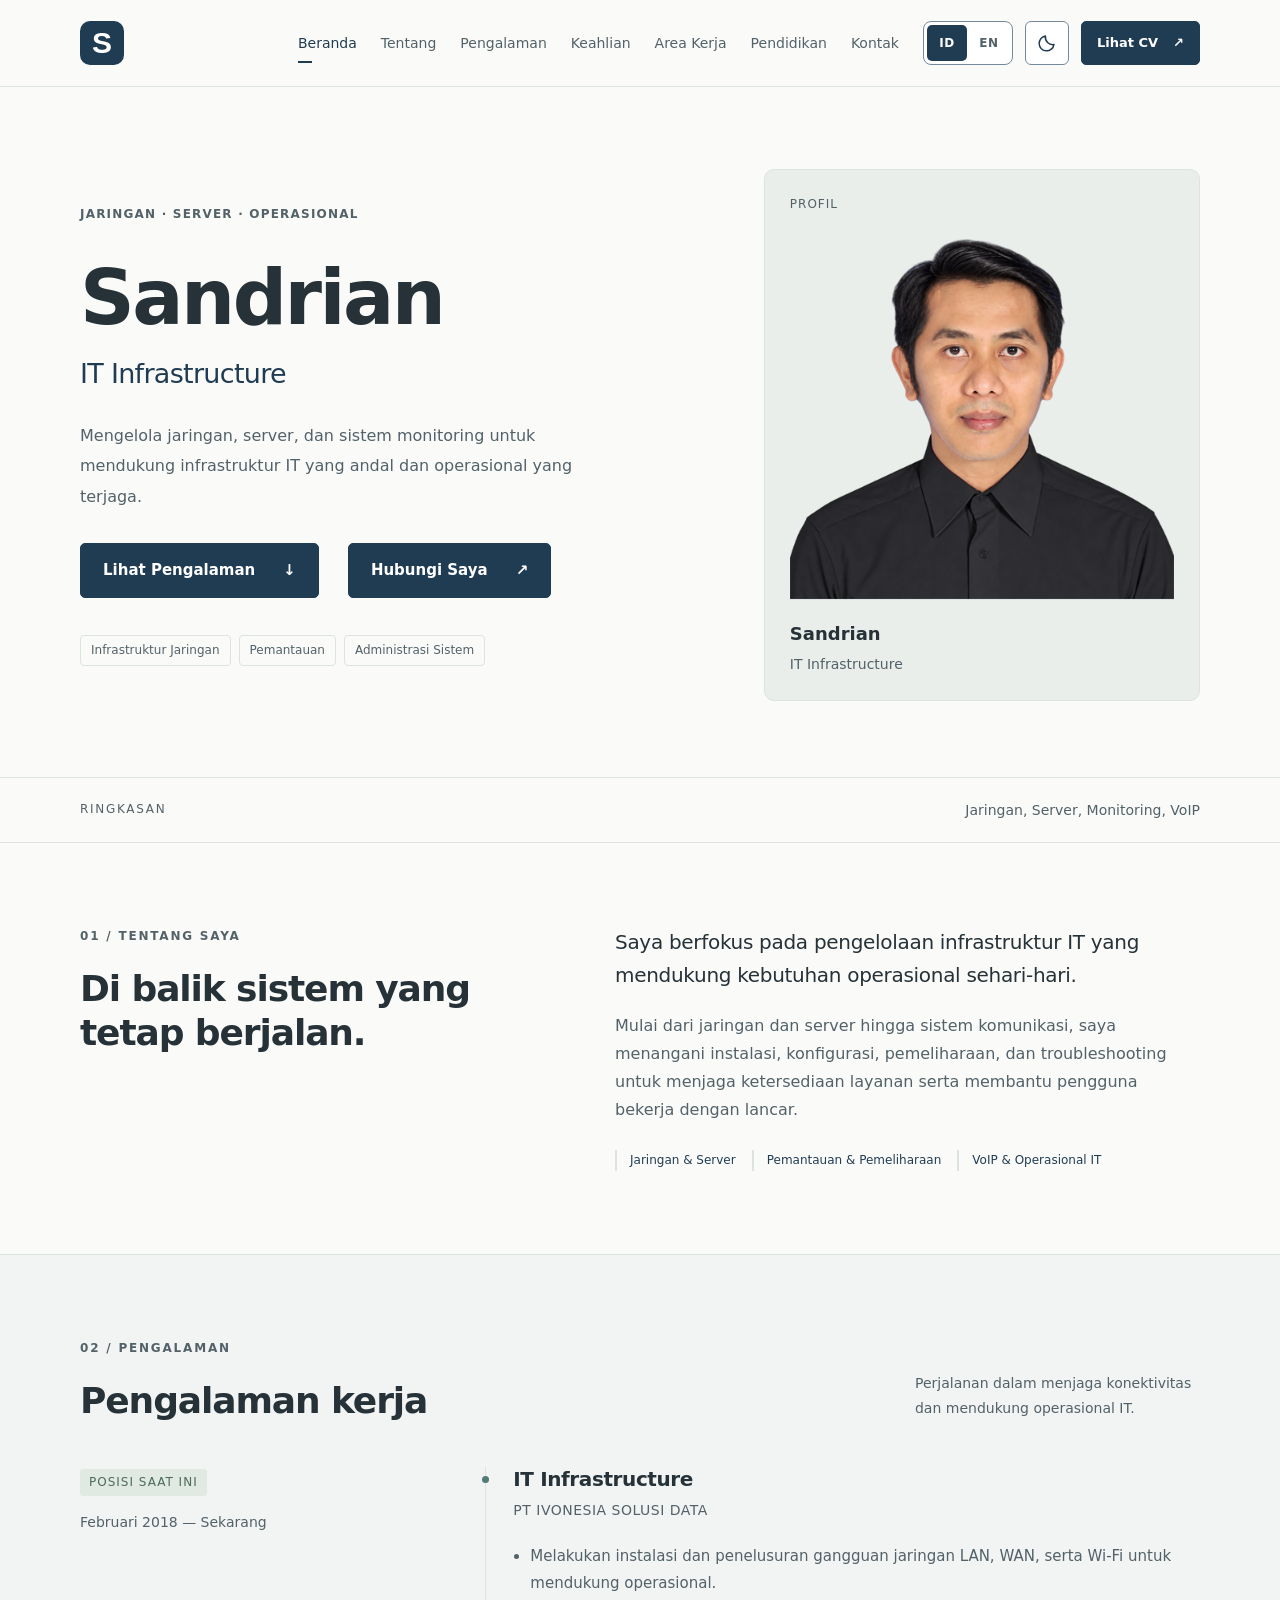
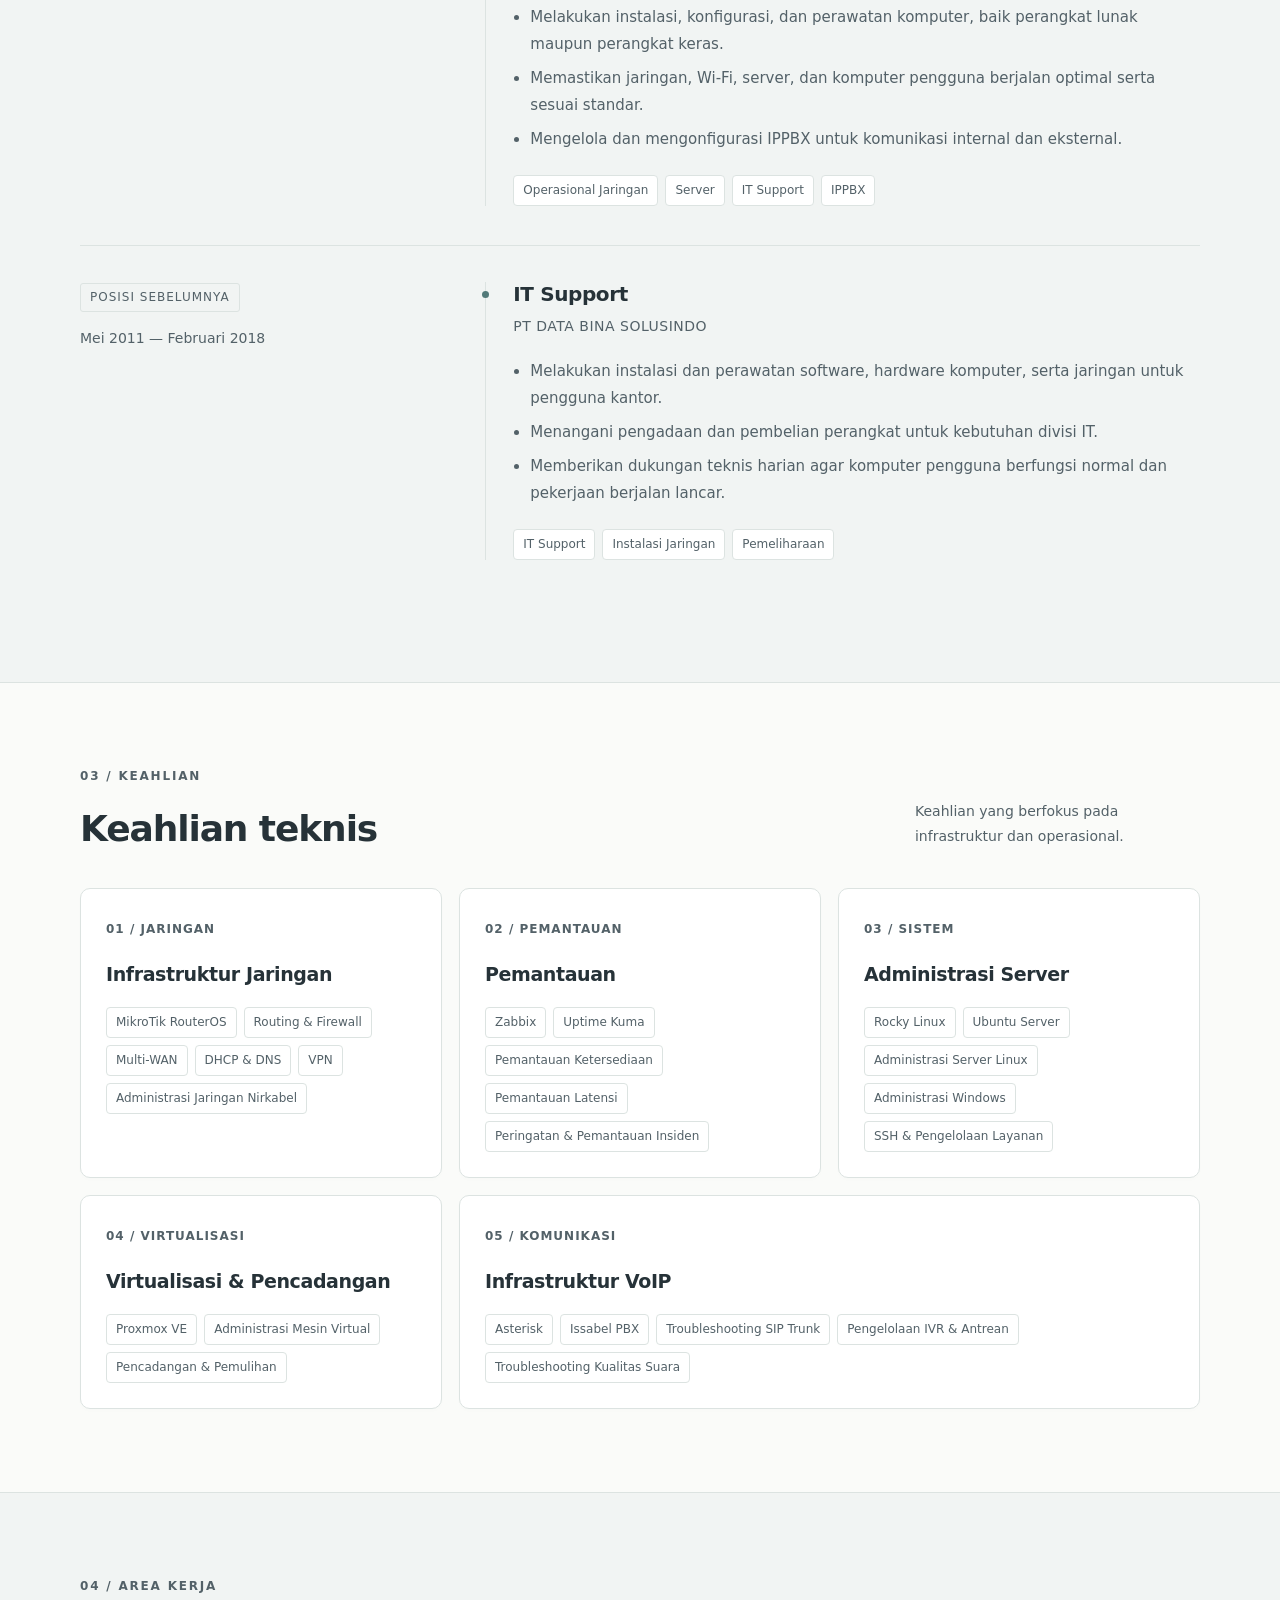
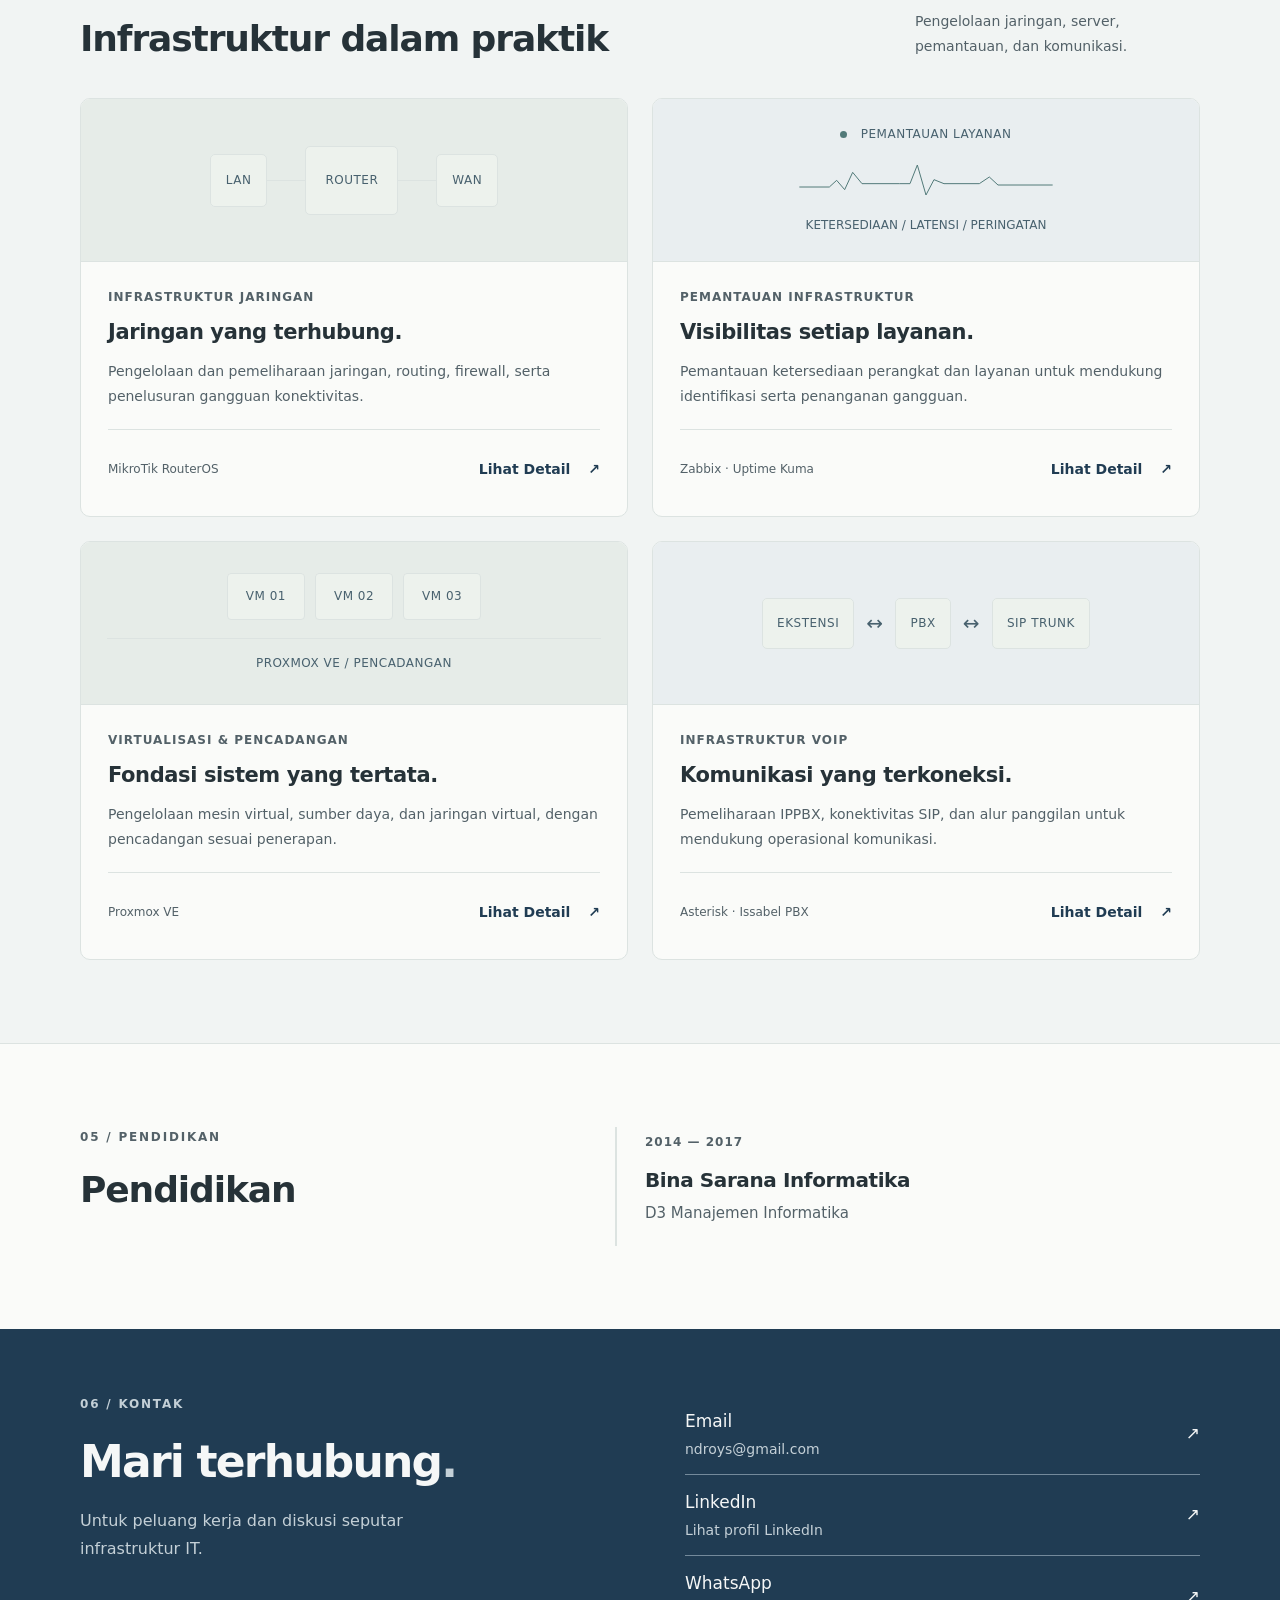
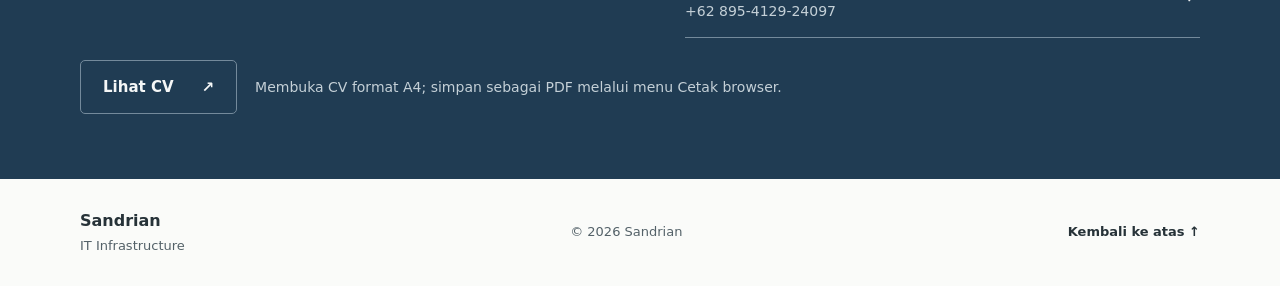
==== commit 2830f737: "Add files via upload" ====
--- a/index.html
+++ b/index.html
@@ -7,7 +7,7 @@
   <meta name="description" content="Resume Sandrian, IT Infrastructure. Jaringan, administrasi server, monitoring, virtualisasi, dan operasional VoIP.">
   <meta name="theme-color" content="#203c53">
   <meta property="og:title" content="Sandrian — IT Infrastructure">
-  <meta property="og:description" content="Infrastruktur yang terkelola. Operasional yang terjaga. Kenali profil profesional Sandrian.">
+  <meta property="og:description" content="Infrastruktur yang terkelola. Operasional yang terjaga. Kenali profil Sandrian.">
   <meta property="og:type" content="website">
   <meta property="og:image" content="assets/images/Sandrian.jpg">
   <title>Sandrian — IT Infrastructure</title>
@@ -47,24 +47,24 @@
         <h1 id="hero-title">Sandrian</h1>
         <p class="hero-role">IT Infrastructure</p>
         <p class="hero-description">Mengelola jaringan, server, dan sistem monitoring untuk mendukung infrastruktur IT yang andal dan operasional yang terjaga.</p>
-        <div class="hero-actions"><a class="button" href="#experience">Lihat Pengalaman <span aria-hidden="true">↓</span></a><a class="text-link" href="#contact">Hubungi Saya <span aria-hidden="true">↗</span></a></div>
+        <div class="hero-actions"><a class="button" href="#experience">Lihat Pengalaman <span aria-hidden="true">↓</span></a><a class="button" href="#contact">Hubungi Saya <span aria-hidden="true">↗</span></a></div>
         <div class="hero-tags"><span>Infrastruktur Jaringan</span><span>Pemantauan</span><span>Administrasi Sistem</span></div>
       </div>
       <div class="profile-panel">
-        <div class="profile-topline"><span>PROFIL PROFESIONAL</span></div>
+        <div class="profile-topline"><span>PROFIL</span></div>
         <img class="profile-image" src="assets/images/Sandrian-480.png" srcset="assets/images/Sandrian-480.png 480w, assets/images/Sandrian-800.png 800w" sizes="(max-width: 960px) 350px, 400px" alt="Foto profil Sandrian" width="480" height="475" fetchpriority="high" decoding="async">
         <div class="profile-caption"><div><strong>Sandrian</strong><span>IT Infrastructure</span></div></div>
       </div>
     </section>
     <div class="focus-strip"><div class="container"><span>RINGKASAN</span><p>Jaringan, Server, Monitoring, VoIP</p></div></div>
-    <!-- ABOUT: ringkasan profesional tanpa klaim pencapaian yang belum tersedia. -->
+    <!-- ABOUT: ringkasan profil tanpa klaim pencapaian yang belum tersedia. -->
     <section id="about" class="section container split-section" aria-labelledby="about-title">
       <div><p class="eyebrow">01 / TENTANG SAYA</p><h2 id="about-title">Di balik sistem yang tetap berjalan.</h2></div>
       <div class="about-copy"><p class="lead">Saya berfokus pada pengelolaan infrastruktur IT yang mendukung kebutuhan operasional sehari-hari.</p><p>Mulai dari jaringan dan server hingga sistem komunikasi, saya menangani instalasi, konfigurasi, pemeliharaan, dan troubleshooting untuk menjaga ketersediaan layanan serta membantu pengguna bekerja dengan lancar.</p><div class="inline-facts"><span>Jaringan &amp; Server</span><span>Pemantauan &amp; Pemeliharaan</span><span>VoIP &amp; Operasional IT</span></div></div>
     </section>
     <!-- PENGALAMAN: urutan terbaru lebih dahulu. Edit perusahaan, periode, dan tugas. -->
     <section id="experience" class="section section-tint" aria-labelledby="experience-title"><div class="container">
-      <div class="section-heading"><div><p class="eyebrow">02 / PENGALAMAN</p><h2 id="experience-title">Pengalaman profesional</h2></div><p>Perjalanan dalam menjaga konektivitas dan mendukung operasional IT.</p></div>
+      <div class="section-heading"><div><p class="eyebrow">02 / PENGALAMAN</p><h2 id="experience-title">Pengalaman kerja</h2></div><p>Perjalanan dalam menjaga konektivitas dan mendukung operasional IT.</p></div>
       <div class="timeline">
         <article class="experience-item"><div class="experience-date"><span class="current-label">POSISI SAAT INI</span><p>Februari 2018 — Sekarang</p></div><div class="experience-body"><h3>IT Infrastructure</h3><p class="company">PT IVONESIA SOLUSI DATA</p><ul><li>Melakukan instalasi dan penelusuran gangguan jaringan LAN, WAN, serta Wi-Fi untuk mendukung operasional.</li><li>Melakukan instalasi, konfigurasi, dan perawatan komputer, baik perangkat lunak maupun perangkat keras.</li><li>Memastikan jaringan, Wi-Fi, server, dan komputer pengguna berjalan optimal serta sesuai standar.</li><li>Mengelola dan mengonfigurasi IPPBX untuk komunikasi internal dan eksternal.</li></ul><div class="tags"><span>Operasional Jaringan</span><span>Server</span><span>IT Support</span><span>IPPBX</span></div></div></article>
         <article class="experience-item"><div class="experience-date"><span class="current-label current-label-muted">POSISI SEBELUMNYA</span><p>Mei 2011 — Februari 2018</p></div><div class="experience-body"><h3>IT Support</h3><p class="company">PT DATA BINA SOLUSINDO</p><ul><li>Melakukan instalasi dan perawatan software, hardware komputer, serta jaringan untuk pengguna kantor.</li><li>Menangani pengadaan dan pembelian perangkat untuk kebutuhan divisi IT.</li><li>Memberikan dukungan teknis harian agar komputer pengguna berfungsi normal dan pekerjaan berjalan lancar.</li></ul><div class="tags"><span>IT Support</span><span>Instalasi Jaringan</span><span>Pemeliharaan</span></div></div></article>
@@ -74,7 +74,7 @@
     <section id="skills" class="section container" aria-labelledby="skills-title"><div class="section-heading"><div><p class="eyebrow">03 / KEAHLIAN</p><h2 id="skills-title">Keahlian teknis</h2></div><p>Keahlian yang berfokus pada infrastruktur dan operasional.</p></div><div class="skills-grid">
       <article class="skill-card"><span class="card-number">01 / JARINGAN</span><h3>Infrastruktur Jaringan</h3><div class="tags"><span>MikroTik RouterOS</span><span>Routing & Firewall</span><span>Multi-WAN</span><span>DHCP & DNS</span><span>VPN</span><span>Administrasi Jaringan Nirkabel</span></div></article>
       <article class="skill-card"><span class="card-number">02 / PEMANTAUAN</span><h3>Pemantauan</h3><div class="tags"><span>Zabbix</span><span>Uptime Kuma</span><span>Pemantauan Ketersediaan</span><span>Pemantauan Latensi</span><span>Peringatan &amp; Pemantauan Insiden</span></div></article>
-      <article class="skill-card"><span class="card-number">03 / SISTEM</span><h3>Administrasi Server</h3><div class="tags"><span>Administrasi Server Linux</span><span>Administrasi Windows</span><span>Rocky Linux</span><span>Ubuntu Server</span><span>SSH &amp; Pengelolaan Layanan</span></div></article>
+      <article class="skill-card"><span class="card-number">03 / SISTEM</span><h3>Administrasi Server</h3><div class="tags"><span>Rocky Linux</span><span>Ubuntu Server</span><span>Administrasi Server Linux</span><span>Administrasi Windows</span><span>SSH &amp; Pengelolaan Layanan</span></div></article>
       <article class="skill-card"><span class="card-number">04 / VIRTUALISASI</span><h3>Virtualisasi &amp; Pencadangan</h3><div class="tags"><span>Proxmox VE</span><span>Administrasi Mesin Virtual</span><span>Pencadangan &amp; Pemulihan</span></div></article>
       <article class="skill-card skill-wide"><span class="card-number">05 / KOMUNIKASI</span><h3>Infrastruktur VoIP</h3><div class="tags"><span>Asterisk</span><span>Issabel PBX</span><span>Troubleshooting SIP Trunk</span><span>Pengelolaan IVR &amp; Antrean</span><span>Troubleshooting Kualitas Suara</span></div></article>
     </div></section>
@@ -90,7 +90,7 @@
 </div>
 </section>
     <!-- KONTAK: isi URL melalui CONFIG di main.js. Tidak ada formulir palsu. -->
-    <section id="contact" class="contact-section" aria-labelledby="contact-title"><div class="container"><div class="contact-intro"><p class="eyebrow">06 / KONTAK</p><h2 id="contact-title">Mari terhubung<span>.</span></h2><p>Untuk kesempatan profesional dan diskusi seputar infrastruktur IT.</p></div><div class="contact-links"><a data-contact="email" href="mailto:ndroys@gmail.com"><span>Email<small>ndroys@gmail.com</small></span><span aria-hidden="true">↗</span></a><a data-contact="linkedin" href="https://www.linkedin.com/in/sandrian/" target="_blank" rel="noopener noreferrer"><span>LinkedIn<small>Lihat profil LinkedIn</small></span><span aria-hidden="true">↗</span></a><a data-contact="whatsapp" href="https://wa.me/62895412924097" target="_blank" rel="noopener noreferrer"><span>WhatsApp<small>+62 895-4129-24097</small></span><span aria-hidden="true">↗</span></a></div><div class="cv-row"><a class="button button-light cv-link" href="assets/cv/cv.html" aria-describedby="cv-status">Lihat CV <span aria-hidden="true">↗</span></a><p id="cv-status" role="status">Membuka CV format A4; simpan sebagai PDF melalui menu Cetak browser.</p></div></div></section>
+    <section id="contact" class="contact-section" aria-labelledby="contact-title"><div class="container"><div class="contact-intro"><p class="eyebrow">06 / KONTAK</p><h2 id="contact-title">Mari terhubung<span>.</span></h2><p>Untuk peluang kerja dan diskusi seputar infrastruktur IT.</p></div><div class="contact-links"><a data-contact="email" href="mailto:ndroys@gmail.com"><span>Email<small>ndroys@gmail.com</small></span><span aria-hidden="true">↗</span></a><a data-contact="linkedin" href="https://www.linkedin.com/in/sandrian/" target="_blank" rel="noopener noreferrer"><span>LinkedIn<small>Lihat profil LinkedIn</small></span><span aria-hidden="true">↗</span></a><a data-contact="whatsapp" href="https://wa.me/62895412924097" target="_blank" rel="noopener noreferrer"><span>WhatsApp<small>+62 895-4129-24097</small></span><span aria-hidden="true">↗</span></a></div><div class="cv-row"><a class="button button-light cv-link" href="assets/cv/cv.html" aria-describedby="cv-status">Lihat CV <span aria-hidden="true">↗</span></a><p id="cv-status" role="status">Membuka CV format A4; simpan sebagai PDF melalui menu Cetak browser.</p></div></div></section>
   </main>
   <footer class="container"><a class="footer-name" href="#home">Sandrian<span>IT Infrastructure</span></a><p>© <span id="year">2026</span> Sandrian</p><a class="text-link" href="#home">Kembali ke atas ↑</a></footer>
   <!-- Dialog detail dapat ditutup melalui tombol, Escape, atau area luar. -->
--- a/assets/css/style.css
+++ b/assets/css/style.css
@@ -1,18 +1,18 @@
 /* 01. TOKENS — ubah warna, font, dan lebar global di sini. */
 :root{--paper:#fafbf9;--tint:#f1f4f3;--ink:#263238;--muted:#536168;--navy:#203c53;--line:#dce3e1;--accent:#527a79;--radius:10px;--width:1120px}
 /* 02. RESET & AKSESIBILITAS */
-*{box-sizing:border-box}html{scroll-behavior:smooth;scroll-padding-top:100px}body{margin:0;background:var(--paper);color:var(--ink);font-family:Inter,"Segoe UI",Arial,sans-serif;font-size:16px;line-height:1.75}button,a{-webkit-tap-highlight-color:transparent}a{color:inherit;text-decoration:none}button{font:inherit;cursor:pointer}button:disabled{cursor:default}img{max-width:100%;display:block}h1,h2,h3,p{margin-top:0}h1,h2,h3{line-height:1.22}h2{font-size:clamp(27px,3vw,36px);font-weight:600;letter-spacing:-1.1px;margin-bottom:20px}h3{font-size:20px;font-weight:600;letter-spacing:-.4px}p{margin-bottom:20px}a:focus-visible,button:focus-visible{outline:3px solid #81a9bd;outline-offset:5px}.container{width:min(var(--width),calc(100% - 80px));margin-inline:auto}.skip-link{position:fixed;top:-100px;left:16px;background:var(--navy);color:white;padding:12px;z-index:100}.skip-link:focus{top:10px}.eyebrow,.card-number{font-size:12px;font-weight:600;letter-spacing:1.8px;color:var(--muted)}.eyebrow{margin-bottom:20px}.button{display:inline-flex;align-items:center;justify-content:center;gap:28px;background:var(--navy);color:#fff;padding:13px 22px;border:1px solid var(--navy);border-radius:5px;font-size:15px;font-weight:600;transition:background .2s,transform .2s}.button:hover{background:#34566d;transform:translateY(-2px)}.button-small{font-size:13px;padding:9px 15px;gap:15px}.text-link{font-size:15px;font-weight:600}.text-link span{margin-left:15px}.status-dot{display:inline-block;width:7px;height:7px;background:#638c7e;border-radius:50%;margin-right:9px}
+*{box-sizing:border-box}html{scroll-behavior:smooth;scroll-padding-top:100px}body{margin:0;background:var(--paper);color:var(--ink);font-family:system-ui,-apple-system,"Segoe UI",Roboto,"Helvetica Neue",Arial,sans-serif;font-size:16px;line-height:1.75}button,a{-webkit-tap-highlight-color:transparent}a{color:inherit;text-decoration:none}button{font:inherit;cursor:pointer}button:disabled{cursor:default}img{max-width:100%;display:block}h1,h2,h3,p{margin-top:0}h1,h2,h3{line-height:1.22}h2{font-size:clamp(27px,3vw,36px);font-weight:600;letter-spacing:-1.1px;margin-bottom:20px}h3{font-size:20px;font-weight:600;letter-spacing:-.4px}p{margin-bottom:20px}a:focus-visible,button:focus-visible{outline:3px solid #81a9bd;outline-offset:5px}.container{width:min(var(--width),calc(100% - 80px));margin-inline:auto}.skip-link{position:fixed;top:-100px;left:16px;background:var(--navy);color:white;padding:12px;z-index:100}.skip-link:focus{top:10px}.eyebrow,.card-number{font-size:12px;font-weight:600;letter-spacing:1.8px;color:var(--muted)}.eyebrow{margin-bottom:20px}.button{display:inline-flex;align-items:center;justify-content:center;gap:28px;background:var(--navy);color:#fff;padding:13px 22px;border:1px solid var(--navy);border-radius:5px;font-size:15px;font-weight:600;transition:background .2s,transform .2s}.button:hover{background:#34566d;transform:translateY(-2px)}.button-small{font-size:13px;padding:9px 15px;gap:15px}.text-link{font-size:15px;font-weight:600}.text-link span{margin-left:15px}.status-dot{display:inline-block;width:7px;height:7px;background:#638c7e;border-radius:50%;margin-right:9px}
 /* 03. HEADER & NAVIGASI */
 .site-header{position:sticky;top:0;z-index:20;background:rgba(250,251,249,.97);border-bottom:1px solid var(--line)}.nav-wrap{height:86px;display:flex;align-items:center;gap:34px}/* Logo navbar mengikuti warna dan sudut membulat favicon. */
 .brand{display:inline-flex;align-items:center;justify-content:center;width:44px;height:44px;flex-shrink:0;background:var(--navy);color:var(--paper);border-radius:10px;font-family:Arial,sans-serif;font-size:30px;font-weight:700;letter-spacing:0;line-height:1}nav{margin-left:auto;display:flex;gap:25px;align-items:center}nav a{font-size:14px;color:var(--muted);position:relative;padding:12px 0}nav a:hover,nav a.active{color:var(--navy)}nav a.active:after{content:"";position:absolute;bottom:4px;left:0;width:14px;height:2px;background:var(--navy)}.menu-toggle{display:none}
-/* 04. HERO & PLACEHOLDER FOTO */
-.hero{display:grid;grid-template-columns:1.35fr 1fr;gap:95px;align-items:center;padding-block:82px 76px}.hero-copy .eyebrow{font-size:12px;letter-spacing:1.8px;margin-bottom:27px}h1{font-size:clamp(52px,6.5vw,76px);font-weight:600;letter-spacing:-2.5px;margin-bottom:5px}.name-dot{color:var(--accent)}.hero-role{font-size:27px;letter-spacing:-.7px;color:var(--navy);margin-bottom:24px}.hero-description{max-width:460px;color:var(--muted);font-size:16px;line-height:1.9}.hero-actions{display:flex;align-items:center;gap:29px;margin-top:31px}.hero-tags{display:flex;gap:8px;flex-wrap:wrap;margin-top:37px}.hero-tags span{font-size:12px;border:1px solid var(--line);padding:4px 10px;border-radius:4px;color:var(--muted)}.profile-panel{background:#e9eeeb;border:1px solid #dde4df;padding:24px 25px 14px;border-radius:var(--radius);position:relative}.profile-topline{display:flex;justify-content:space-between;gap:12px;font-size:12px;letter-spacing:1px;color:#4e6258}.profile-image{width:100%;height:auto;margin-top:4px}.profile-caption{display:flex;align-items:center;justify-content:space-between;border-top:1px solid #cdd8d1;padding-top:18px}.profile-caption strong{display:block;font-size:16px;font-weight:600}.profile-caption span:not(.profile-symbol){font-size:12px;color:var(--muted)}.profile-symbol{font-size:24px;color:var(--accent)}.photo-note{font-size:12px;letter-spacing:1.5px;color:#6d7d74;margin:13px 0 0}.focus-strip{border-block:1px solid var(--line)}.focus-strip .container{display:flex;align-items:center;justify-content:space-between;padding-block:20px}.focus-strip span{font-size:12px;letter-spacing:1.7px;color:var(--muted)}.focus-strip p{margin:0;font-size:14px;color:#50615f}.focus-strip i{font-style:normal;margin:0 23px;color:#9ba9a4}
+/* 04. HERO & FOTO PROFIL */
+.hero{display:grid;grid-template-columns:1.35fr 1fr;gap:95px;align-items:center;padding-block:82px 76px}.hero-copy .eyebrow{font-size:12px;letter-spacing:1.8px;margin-bottom:27px}h1{font-size:clamp(52px,6.5vw,76px);font-weight:600;letter-spacing:-2.5px;margin-bottom:5px}.hero-role{font-size:27px;letter-spacing:-.7px;color:var(--navy);margin-bottom:24px}.hero-description{max-width:460px;color:var(--muted);font-size:16px;line-height:1.9}.hero-actions{display:flex;align-items:center;gap:29px;margin-top:31px}.hero-tags{display:flex;gap:8px;flex-wrap:wrap;margin-top:37px}.hero-tags span{font-size:12px;border:1px solid var(--line);padding:4px 10px;border-radius:4px;color:var(--muted)}.profile-panel{background:#e9eeeb;border:1px solid #dde4df;padding:24px 25px 14px;border-radius:var(--radius);position:relative}.profile-topline{display:flex;justify-content:space-between;gap:12px;font-size:12px;letter-spacing:1px;color:#4e6258}.profile-image{width:100%;height:auto;margin-top:4px}.profile-caption{display:flex;align-items:center;justify-content:space-between;border-top:1px solid #cdd8d1;padding-top:18px}.profile-caption strong{display:block;font-size:16px;font-weight:600}.profile-caption span{font-size:12px;color:var(--muted)}.focus-strip{border-block:1px solid var(--line)}.focus-strip .container{display:flex;align-items:center;justify-content:space-between;padding-block:20px}.focus-strip span{font-size:12px;letter-spacing:1.7px;color:var(--muted)}.focus-strip p{margin:0;font-size:14px;color:#50615f}.focus-strip i{font-style:normal;margin:0 23px;color:#9ba9a4}
 /* 05. SECTIONS & TIMELINE */
 .section{padding-block:83px}.section-tint{background:var(--tint);border-block:1px solid var(--line)}.split-section{display:grid;grid-template-columns:1fr 1.3fr;gap:85px}.about-copy p{color:var(--muted)}.about-copy .lead{font-size:20px;line-height:1.65;color:var(--ink);letter-spacing:-.3px}.inline-facts{display:flex;gap:16px;flex-wrap:wrap;margin-top:26px;font-size:12px;color:var(--navy)}.inline-facts span{padding-left:13px;border-left:2px solid #91a8a0}.section-heading{display:flex;justify-content:space-between;align-items:flex-end;margin-bottom:37px;gap:30px}.section-heading h2{margin-bottom:0}.section-heading>p{font-size:14px;color:var(--muted);margin-bottom:3px}.timeline{margin-top:44px}.experience-item{display:grid;grid-template-columns:1fr 2fr;gap:48px;padding:0 0 39px}.experience-item+.experience-item{padding-top:36px;border-top:1px solid var(--line)}.experience-date p{font-size:14px;margin:14px 0;color:var(--muted)}.current-label{display:inline-block;font-size:12px;letter-spacing:1px;background:#e1e9e3;color:#4b6b5b;padding:3px 9px;border-radius:3px}.experience-body{position:relative;padding-left:27px;border-left:1px solid #cbd7d1}.experience-body:before{position:absolute;content:"";width:7px;height:7px;border-radius:50%;background:var(--accent);left:-4px;top:9px}.experience-body h3{margin-bottom:7px}.company{font-size:12px;letter-spacing:1px;color:var(--muted)}.experience-body ul{padding-left:17px;color:var(--muted);font-size:15px;margin:18px 0 22px}.experience-body li{margin-bottom:7px}.tags{display:flex;gap:7px;flex-wrap:wrap}.tags span{font-size:12px;line-height:1.6;padding:5px 9px;border:1px solid var(--line);border-radius:4px;color:#455c60;background:rgba(255,255,255,.4)}
 /* 06. KARTU SKILL & PROYEK */
 .skills-grid{display:grid;grid-template-columns:repeat(3,1fr);gap:17px}.skill-card{border:1px solid var(--line);border-radius:var(--radius);padding:25px;background:#fff;box-shadow:0 2px 5px #203c5303}.card-number{font-size:12px;letter-spacing:1.2px}.skill-card h3{font-size:17px;margin:19px 0}.skill-wide{grid-column:span 2}.projects-grid{display:grid;grid-template-columns:repeat(2,1fr);gap:24px}.project-card{border:1px solid var(--line);border-radius:var(--radius);overflow:hidden;background:var(--paper)}.project-visual{height:163px;display:flex;align-items:center;justify-content:center;background:#e6ece8;color:#486354;font-size:12px;letter-spacing:1px;padding:26px;border-bottom:1px solid var(--line)}.network-art span,.network-art b,.voice-art span,.voice-art b{border:1px solid #aebfb3;padding:15px;font-weight:500;border-radius:5px;background:#edf2ed}.network-art i{height:1px;width:38px;background:#aebfb3}.network-art b{padding:23px 19px}.monitoring-art{flex-direction:column;gap:10px;background:#e9eef0;color:#48616e}.monitoring-art svg{width:100%;max-width:340px;height:50px;overflow:visible}.monitoring-art path{fill:none;stroke:#789b9b;stroke-width:1.5}.monitoring-art>span{font-size:12px}.virtualization-art{flex-wrap:wrap;gap:10px;background:#eaecea}.virtualization-art span{padding:16px 23px;border:1px solid #b7c3b9;border-radius:4px;background:#f2f4ef}.virtualization-art b{width:100%;text-align:center;border-top:1px solid #bac7be;padding-top:14px;font-size:12px;font-weight:500}.voice-art{background:#e9edf0;color:#4b6072}.voice-art span,.voice-art b{border-color:#b3c0c8;background:#f0f3f4;padding:14px}.voice-art i{font-size:20px;margin:0 12px;font-style:normal}.project-content{padding:25px 27px}.project-content .eyebrow{font-size:12px;margin-bottom:12px}.project-content h3{font-size:21px;margin-bottom:13px}.project-content>p:not(.eyebrow){font-size:14px;color:var(--muted)}.project-bottom{display:flex;justify-content:space-between;align-items:center;gap:12px;padding-top:17px;border-top:1px solid var(--line)}.project-bottom>span{font-size:12px;color:var(--muted)}.detail-button{border:0;background:none;padding:5px 0;font-size:12px;color:var(--navy);font-weight:600}.detail-button span{margin-left:13px}.detail-button:hover{text-decoration:underline}.education-card{border-left:2px solid #90a69c;padding-left:28px}.education-card h3{margin:13px 0 7px}.education-card>p{color:var(--muted);font-size:15px}.education-note{border-top:1px solid var(--line);padding-top:17px;margin-top:24px;font-size:12px;display:flex;justify-content:space-between;gap:15px}.education-note span{color:var(--muted)}
 /* 07. KONTAK, FOOTER, DAN DIALOG */
-.contact-section{background:var(--navy);color:#f5f7f7;padding:65px 0}.contact-section>.container{display:grid;grid-template-columns:1fr 1fr;column-gap:90px}.contact-intro .eyebrow{color:#adc0c8}.contact-intro h2{font-size:44px;letter-spacing:-1.8px;margin-bottom:18px}.contact-intro h2 span{color:#a4bdae}.contact-intro>p:last-child{font-size:15px;color:#c4d0d7}.contact-links a{display:flex;justify-content:space-between;align-items:center;padding:13px 0;border-bottom:1px solid #496072;font-size:15px}.contact-links small{display:block;color:#b1c3ce;font-size:12px}.contact-links a[aria-disabled="true"]{cursor:default}.cv-row{grid-column:1/-1;display:flex;align-items:center;gap:18px;margin-top:22px}.button-light{border-color:#748a9b;background:transparent}.cv-row p{font-size:12px;color:#c0d0db;margin:0}.cv-link[aria-disabled="true"]{opacity:1;cursor:default;border-style:dashed}.cv-link[aria-disabled="true"]:hover{transform:none}footer{padding-block:28px;display:flex;justify-content:space-between;align-items:center;gap:20px}footer p{margin:0;color:var(--muted);font-size:12px}.footer-name{font-size:15px;font-weight:600}.footer-name span{display:block;font-size:12px;color:var(--muted);font-weight:400}footer .text-link{font-size:12px}dialog{max-width:560px;width:calc(100% - 36px);border:1px solid var(--line);border-radius:12px;padding:40px;background:var(--paper);color:var(--ink);box-shadow:0 24px 100px #10233233}dialog::backdrop{background:#152d40aa}dialog h2{font-size:28px}dialog p{font-size:15px;color:var(--muted)}.dialog-close{position:absolute;top:10px;right:15px;background:none;border:0;font-size:27px;color:var(--muted)}.dialog-placeholder{padding:18px;background:var(--tint);border:1px solid var(--line);border-radius:6px;margin-block:24px}.dialog-placeholder strong{font-size:15px}.dialog-placeholder p{margin:8px 0 0}
+.contact-section{background:var(--navy);color:#f5f7f7;padding:65px 0}.contact-section>.container{display:grid;grid-template-columns:1fr 1fr;column-gap:90px}.contact-intro .eyebrow{color:#adc0c8}.contact-intro h2{font-size:44px;letter-spacing:-1.8px;margin-bottom:18px}.contact-intro h2 span{color:#a4bdae}.contact-intro>p:last-child{font-size:15px;color:#c4d0d7}.contact-links a{display:flex;justify-content:space-between;align-items:center;padding:13px 0;border-bottom:1px solid #496072;font-size:15px}.contact-links small{display:block;color:#b1c3ce;font-size:12px}.contact-links a[aria-disabled="true"]{cursor:default}.cv-row{grid-column:1/-1;display:flex;align-items:center;gap:18px;margin-top:22px}.button-light{border-color:#748a9b;background:transparent}.cv-row p{font-size:12px;color:#c0d0db;margin:0}.cv-link[aria-disabled="true"]{opacity:1;cursor:default;border-style:dashed}.cv-link[aria-disabled="true"]:hover{transform:none}footer{padding-block:28px;display:flex;justify-content:space-between;align-items:center;gap:20px}footer p{margin:0;color:var(--muted);font-size:12px}.footer-name{font-size:15px;font-weight:600}.footer-name span{display:block;font-size:12px;color:var(--muted);font-weight:400}footer .text-link{font-size:12px}dialog{max-width:560px;width:calc(100% - 36px);border:1px solid var(--line);border-radius:12px;padding:40px;background:var(--paper);color:var(--ink);box-shadow:0 24px 100px #10233233}dialog::backdrop{background:#152d40aa}dialog h2{font-size:28px}dialog p{font-size:15px;color:var(--muted)}.dialog-close{position:absolute;top:10px;right:15px;background:none;border:0;font-size:27px;color:var(--muted)}
 /* 08. RESPONSIVE — tablet dan smartphone. */
 @media(min-width:1600px){.hero{padding-block:105px}}
 @media(max-width:1050px){.container{width:calc(100% - 48px)}.nav-wrap{gap:22px}nav{gap:16px}nav a{font-size:14px}.hero{gap:45px}.hero-tags span{font-size:12px}.split-section{gap:45px}.skills-grid{grid-template-columns:repeat(2,1fr)}.skill-wide{grid-column:span 2}}
@@ -26,7 +26,7 @@
 .hero-tags span,.tags span{overflow-wrap:anywhere}
 .profile-caption{padding-bottom:8px}
 .profile-caption strong{font-size:18px}
-.profile-caption span:not(.profile-symbol){font-size:14px}
+.profile-caption span{font-size:14px}
 .focus-strip .container{gap:18px;flex-wrap:wrap}
 .focus-strip i{margin-inline:14px}
 .experience-body ul{line-height:1.8}
@@ -48,7 +48,7 @@
 .button{min-height:44px}
 .menu-toggle{min-width:44px;min-height:44px}
 .dialog-close{min-width:44px;min-height:44px;top:6px;right:6px}
-.dialog-placeholder strong{font-size:15px}
+
 footer{flex-wrap:wrap}
 .footer-name{font-size:16px}
 .footer-name span,footer p,footer .text-link{font-size:13px}
@@ -76,4 +76,22 @@
   .education-card{padding-left:20px}
   .contact-intro>p:last-child br{display:none}
   dialog{padding:34px 24px 24px}
-}+}
+
+/* 10. PENYEMPURNAAN UI/UX — timeline sejajar, dialog, dan ruang heading. */
+/* Label kedua entri timeline memakai komponen yang sama agar jarak ke tanggal identik. */
+.current-label-muted{background:transparent;color:var(--muted);border:1px solid var(--line)}
+/* Heading tanpa <br>: biarkan lebar yang memutus baris. */
+.split-section h2{max-width:16ch}
+.section-heading>p,.contact-intro>p:last-child{max-width:32ch}
+.hero-description{max-width:52ch}
+/* Dialog: bar atas tetap terlihat saat konten di-scroll; halaman belakang dikunci. */
+dialog{padding-top:0}
+.dialog-bar{position:sticky;top:0;z-index:1;display:flex;align-items:center;justify-content:space-between;gap:12px;padding:22px 0 10px;margin-bottom:10px;background:var(--paper)}
+.dialog-bar .eyebrow{margin:0}
+.dialog-close{position:static;top:auto;right:auto;margin-right:-10px;line-height:1}
+.dialog-lead{font-size:16px;color:var(--ink);line-height:1.7}
+dialog h3{font-size:16px;margin:22px 0 8px}
+.dialog-tech{font-size:14px;color:var(--muted)}
+body.dialog-open{overflow:hidden}
+@media(max-width:560px){dialog{padding-top:0}.dialog-bar{padding-top:16px}}
--- a/assets/css/theme.css
+++ b/assets/css/theme.css
@@ -84,9 +84,11 @@
 .skill-card { background: var(--surface); }
 .button,.skip-link { color: var(--button-ink); }
 .button:hover { background: var(--button-hover); }
-.brand { background: #203c53; color: #fafbf9; }
+.brand { background: var(--navy); color: var(--button-ink); }
+.dialog-bar { background: var(--paper); }
+.current-label.current-label-muted { background: transparent; color: var(--muted); border-color: var(--line); }
 .profile-panel { background: var(--profile); border-color: var(--line); }
-.profile-topline,.photo-note,.focus-strip p,.focus-strip i { color: var(--muted); }
+.profile-topline,.focus-strip p,.focus-strip i { color: var(--muted); }
 .profile-caption,.experience-body,.education-card,.inline-facts span { border-color: var(--line); }
 .tags span { background: var(--surface); color: var(--muted); }
 .current-label { background: var(--badge); color: var(--badge-ink); }
@@ -116,15 +118,27 @@
   background: var(--surface); color: var(--navy);
 }
 .theme-toggle[hidden] { display: none; }
+.sr-only { position: absolute; width: 1px; height: 1px; padding: 0; margin: -1px; overflow: hidden; clip-path: inset(50%); white-space: nowrap; border: 0; }
 .theme-toggle:hover { background: var(--tint); }
 .theme-toggle svg { width: 21px; height: 21px; fill: none; stroke: currentColor; stroke-width: 1.7; stroke-linecap: round; stroke-linejoin: round; }
 .theme-sun { display: none; }
 :root[data-theme="dark"] .theme-sun { display: block; }
 :root[data-theme="dark"] .theme-moon { display: none; }
-/* Jarak navigasi disesuaikan agar kontrol tema tetap muat. */
-@media (min-width: 961px) { .nav-wrap { gap: 18px; } nav { gap: 18px; } }
+/* Menu memiliki ruang baca; kontrol kanan dikelompokkan dengan jarak lebih rapat. */
+.nav-wrap > .cv-link { flex-shrink: 0; white-space: nowrap; }
+nav a { white-space: nowrap; }
+@media (min-width: 961px) {
+  .nav-wrap { gap: 12px; }
+  nav { gap: 24px; }
+  .nav-wrap > .language-switch { margin-left: 12px; }
+}
+@media (min-width: 961px) and (max-width: 1050px) {
+  nav { gap: 16px; }
+  .nav-wrap > .language-switch { margin-left: 4px; }
+}
 @media (max-width: 960px) { .nav-wrap { gap: 12px; } }
 @media (max-width: 400px) {
-  .nav-wrap { gap: 8px; }
+  .nav-wrap { gap: 6px; }
   .button-small { gap: 8px; padding-inline: 9px; font-size: 12px; }
+  .nav-wrap > .cv-link span { display: none; }
 }
--- a/assets/css/language.css
+++ b/assets/css/language.css
@@ -0,0 +1,40 @@
+/* Pemilih bahasa yang sama untuk portfolio dan CV. */
+.language-switch {
+  display: inline-flex;
+  align-items: center;
+  flex-shrink: 0;
+  gap: 2px;
+  padding: 3px;
+  border: 1px solid var(--control-border, #748a9b);
+  border-radius: 8px;
+  background: var(--surface, #fff);
+}
+.language-switch[hidden] { display: none; }
+.language-option {
+  display: inline-flex;
+  align-items: center;
+  justify-content: center;
+  width: 40px;
+  min-height: 36px;
+  padding: 0;
+  border: 0;
+  border-radius: 5px;
+  background: transparent;
+  color: var(--muted, #536168);
+  font: inherit;
+  font-size: 12px;
+  font-weight: 600;
+  line-height: 1;
+  letter-spacing: .5px;
+  cursor: pointer;
+}
+.language-option:hover { background: var(--tint, #f1f4f3); color: var(--ink, #263238); }
+.language-option[aria-pressed="true"] { background: var(--navy, #203c53); color: var(--button-ink, #fff); }
+.language-option:focus-visible { outline: 2px solid var(--focus, #527b96); outline-offset: 1px; }
+@media (max-width: 400px) {
+  .language-option { width: 32px; }
+  .nav-wrap { gap: 4px; }
+  .nav-wrap .brand,.nav-wrap .theme-toggle { width: 40px; }
+  .nav-wrap .menu-toggle { min-width: 40px; width: 40px; }
+}
+@media print { .language-switch { display: none !important; } }
